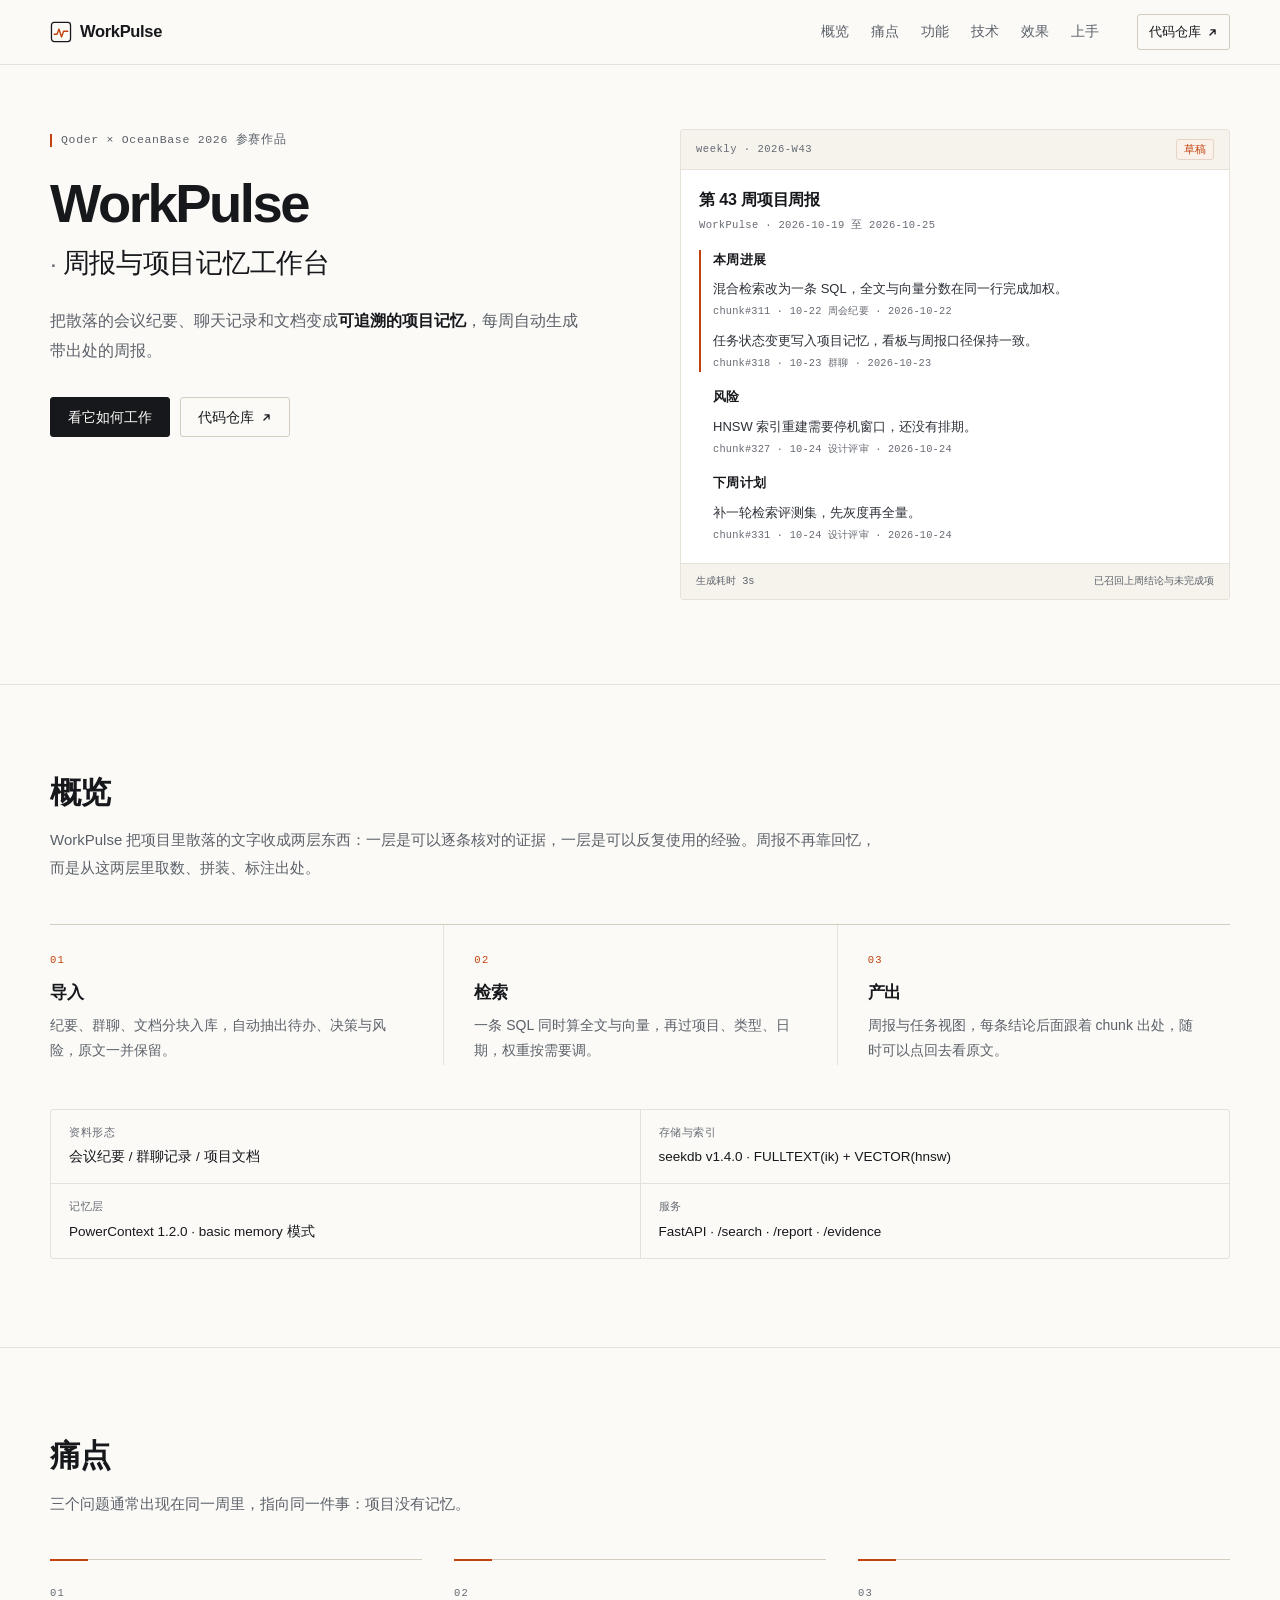
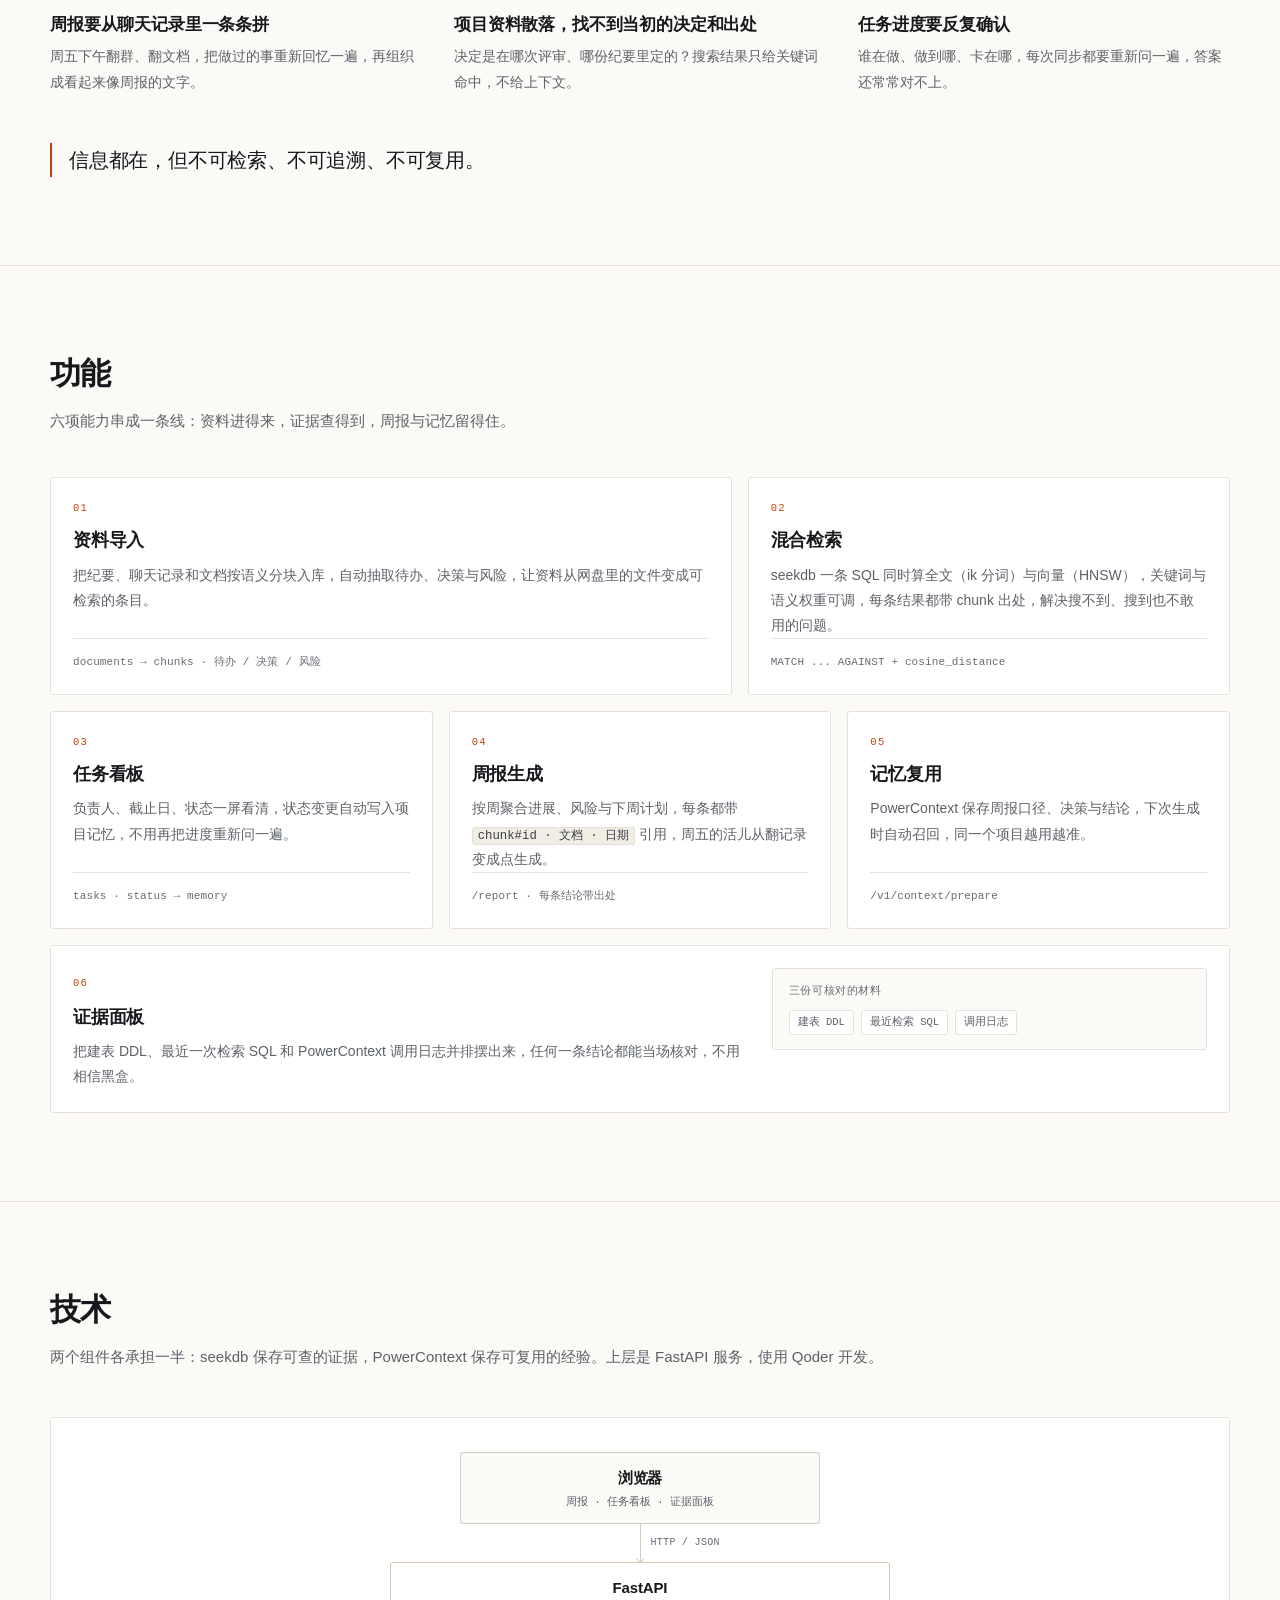
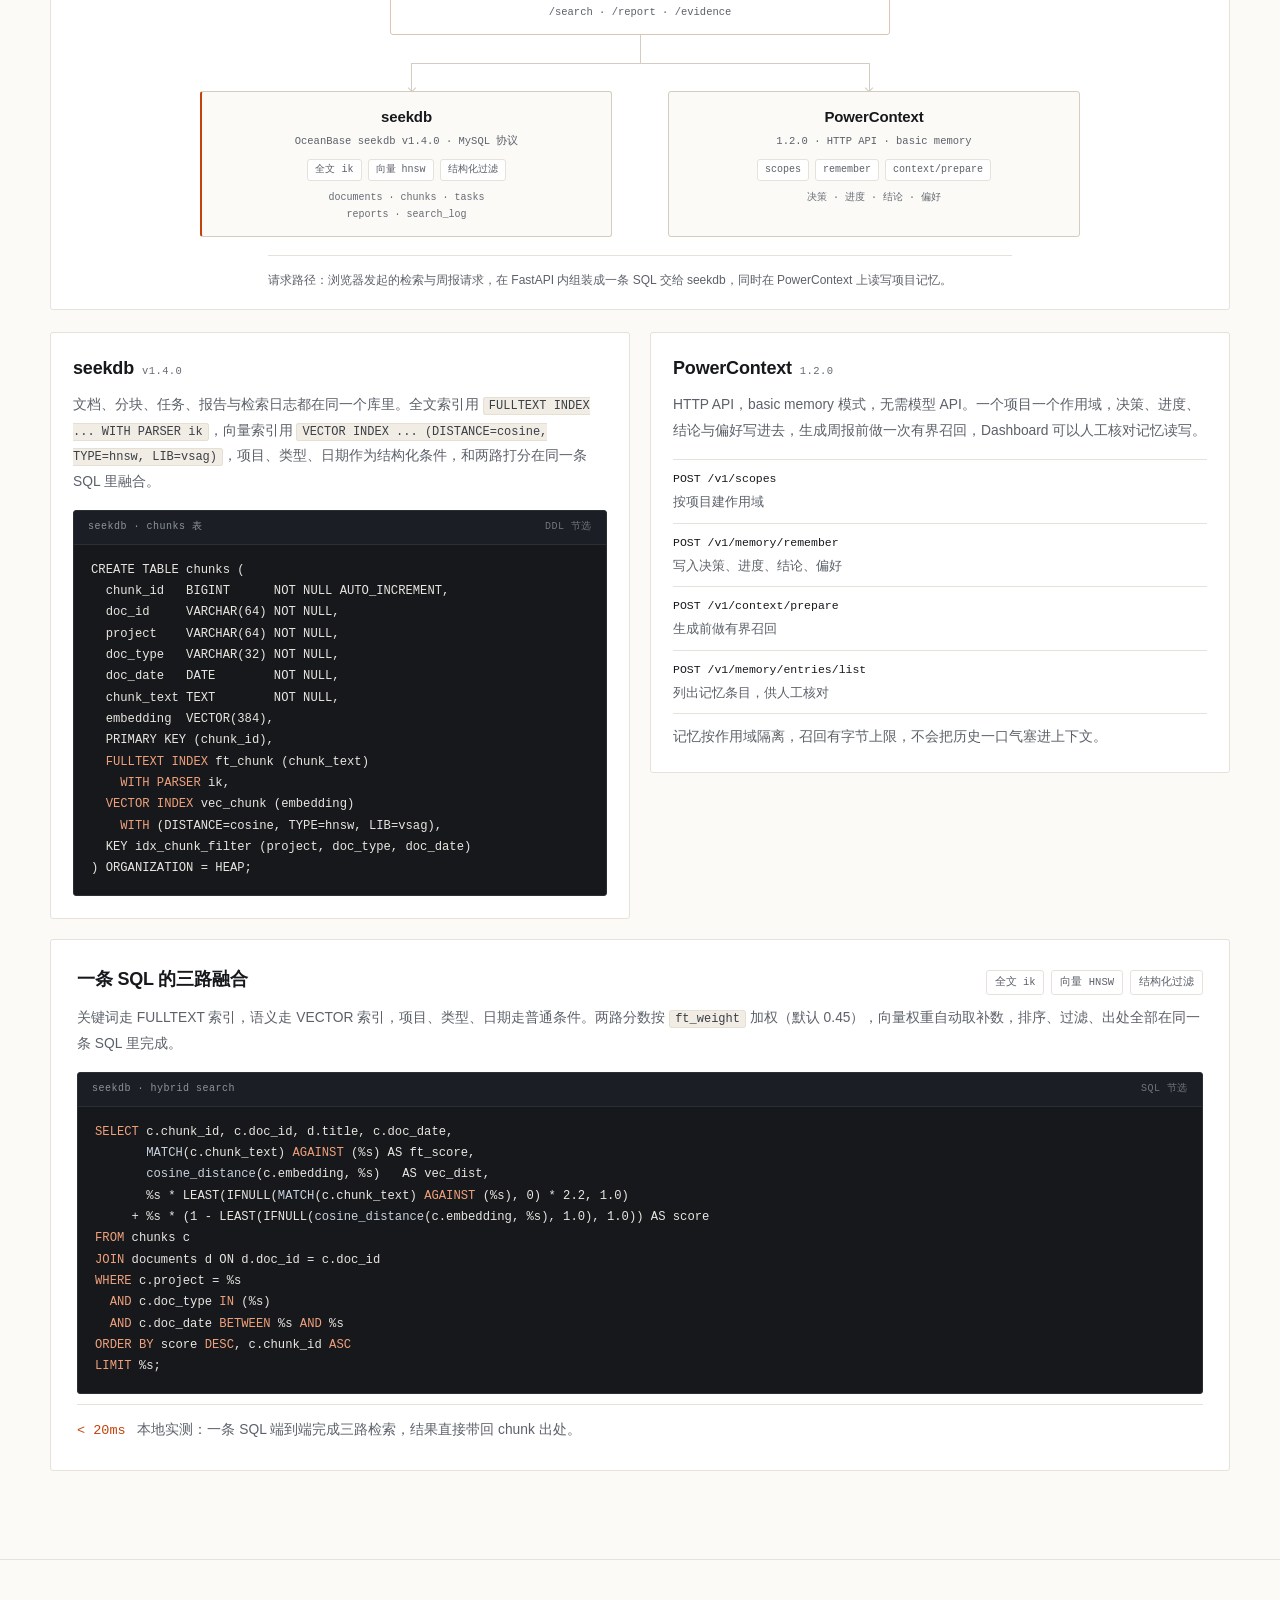
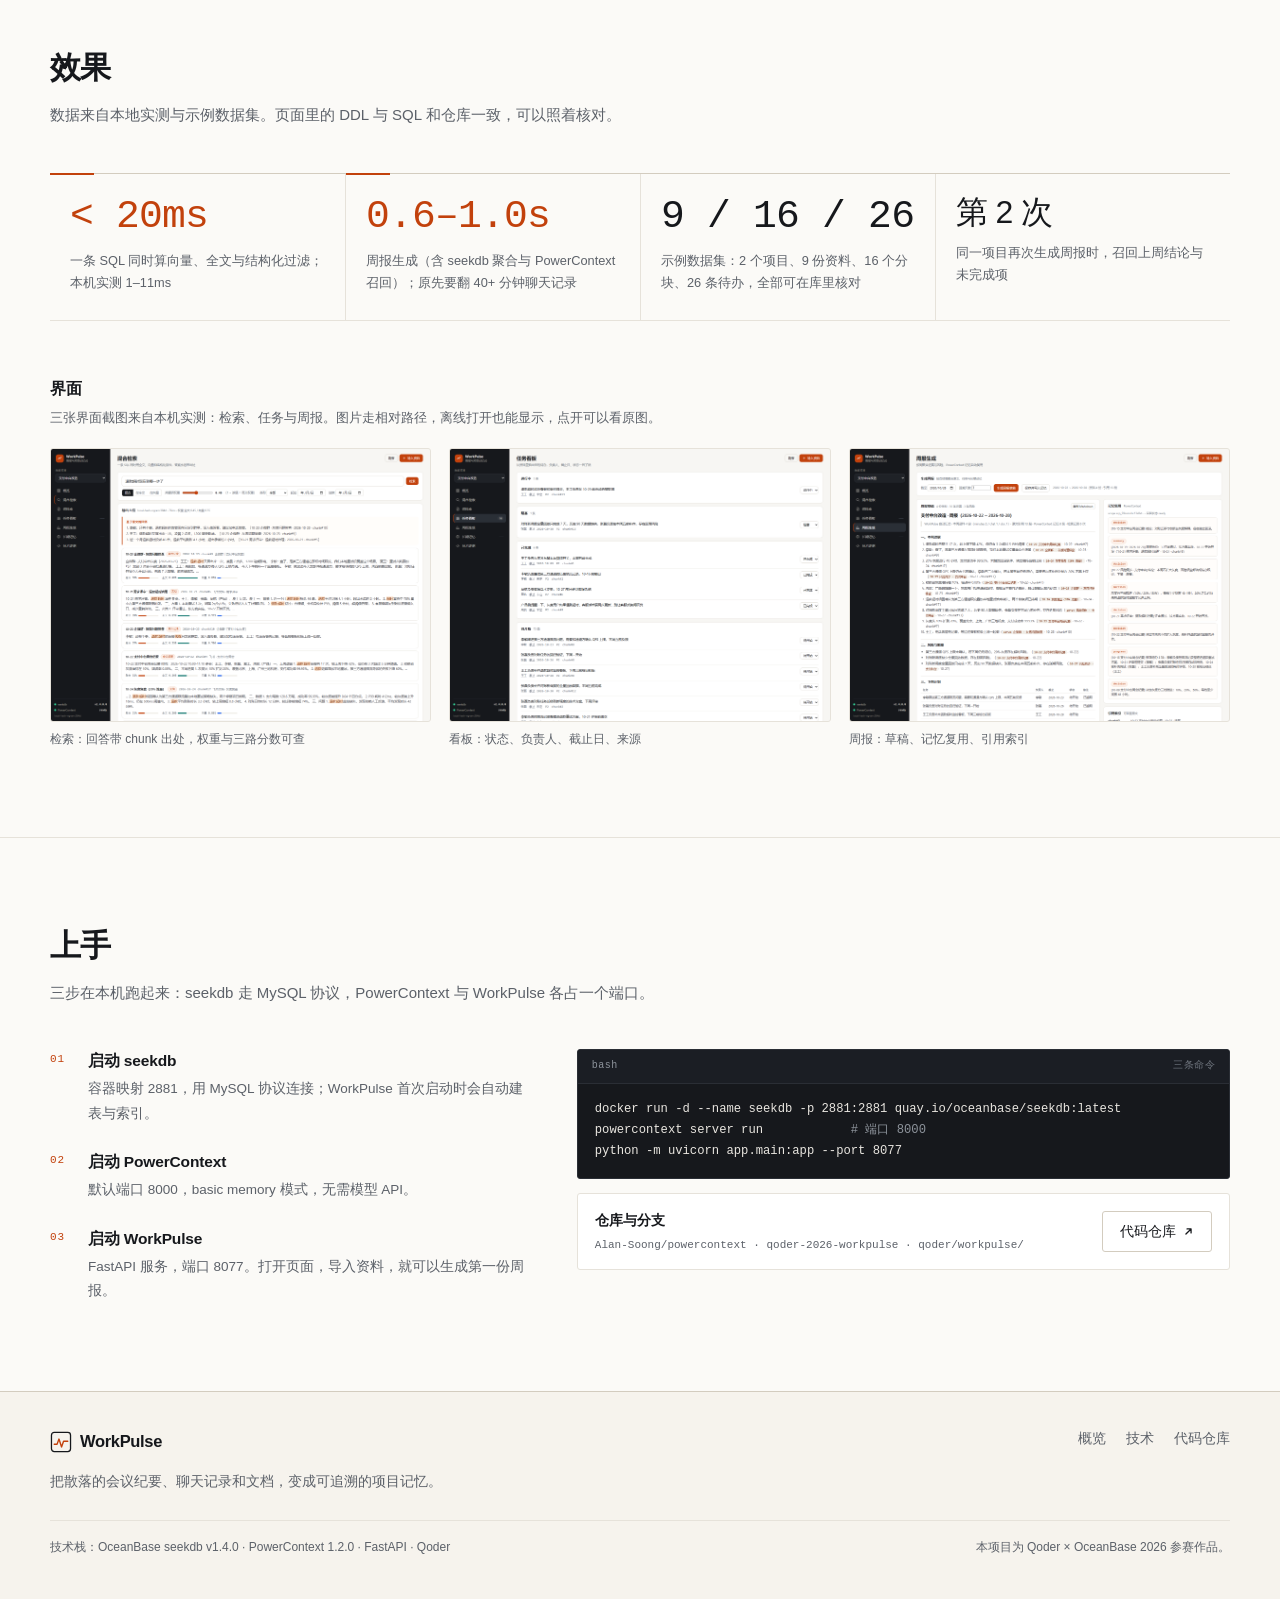
==== qoder/workpulse/site/index.html @ 7676f32f "feat(qoder): add WorkPulse weekly-report and project-memory workbench - 动机：周报要从聊天记录里一条条拼、项目资料散落找不到出处" ====
﻿<!DOCTYPE html>
<html lang="zh-CN">
<head>
<meta charset="utf-8">
<meta name="viewport" content="width=device-width, initial-scale=1">
<meta name="color-scheme" content="light">
<meta name="theme-color" content="#FBFAF7">
<title>WorkPulse · 周报与项目记忆工作台</title>
<meta name="description" content="WorkPulse 把会议纪要、聊天记录和文档变成可追溯的项目记忆，用 seekdb 一条 SQL 完成混合检索，每周自动生成带出处的周报。Qoder × OceanBase 2026 参赛作品。">
<link rel="icon" href="data:image/svg+xml,%3Csvg xmlns='http://www.w3.org/2000/svg' viewBox='0 0 32 32'%3E%3Crect width='32' height='32' fill='%2316181C'/%3E%3Cpath d='M5 20h5l3-9 4 13 3-8h7' fill='none' stroke='%23C2410C' stroke-width='2.4'/%3E%3C/svg%3E">
<link rel="stylesheet" href="style.css">
</head>
<body>
<a class="skip-link" href="#main">跳到主要内容</a>

<header class="site-header">
  <div class="wrap header-inner">
    <a class="brand" href="#top" aria-label="WorkPulse 首页">
      <svg class="brand-mark" width="22" height="22" viewBox="0 0 24 24" aria-hidden="true" focusable="false">
        <rect x="1.6" y="1.6" width="20.8" height="20.8" rx="3" fill="none" stroke="currentColor" stroke-width="1.4"></rect>
        <path d="M4.6 14.4h3.1l2.1-5.6 2.8 8.6 2.2-6.2h4.6" fill="none" stroke="#C2410C" stroke-width="1.5" stroke-linecap="round" stroke-linejoin="round"></path>
      </svg>
      <span class="brand-name">WorkPulse</span>
    </a>
    <nav class="nav" aria-label="主导航">
      <a href="#overview">概览</a>
      <a href="#pain">痛点</a>
      <a href="#features">功能</a>
      <a href="#tech">技术</a>
      <a href="#results">效果</a>
      <a href="#start">上手</a>
    </nav>
    <a class="nav-repo" href="https://github.com/Alan-Soong/powercontext">
      代码仓库
      <svg width="11" height="11" viewBox="0 0 12 12" aria-hidden="true" focusable="false" fill="none" stroke="currentColor" stroke-width="1.4" stroke-linecap="round" stroke-linejoin="round">
        <path d="M3.2 8.8 8.8 3.2M4.4 3.2h4.4v4.4"></path>
      </svg>
    </a>
  </div>
</header>

<main id="main">

  <!-- hero -->
  <section class="hero" id="top" aria-labelledby="hero-title">
    <div class="wrap hero-grid">
      <div class="hero-copy">
        <p class="kicker mono">Qoder × OceanBase 2026 参赛作品</p>
        <h1 class="hero-title" id="hero-title">
          <span class="hero-title-en">WorkPulse</span>
          <span class="hero-title-zh"><span class="sep" aria-hidden="true">·</span>周报与项目记忆工作台</span>
        </h1>
        <p class="lede">把散落的会议纪要、聊天记录和文档变成<strong>可追溯的项目记忆</strong>，每周自动生成带出处的周报。</p>
        <div class="hero-actions">
          <a class="btn btn--primary" href="#features">看它如何工作</a>
          <a class="btn btn--ghost" href="https://github.com/Alan-Soong/powercontext">
            代码仓库
            <svg width="11" height="11" viewBox="0 0 12 12" aria-hidden="true" focusable="false" fill="none" stroke="currentColor" stroke-width="1.4" stroke-linecap="round" stroke-linejoin="round">
              <path d="M3.2 8.8 8.8 3.2M4.4 3.2h4.4v4.4"></path>
            </svg>
          </a>
        </div>
      </div>

      <figure class="report-preview" aria-label="周报片段示例">
        <div class="rp-bar">
          <span class="mono">weekly · 2026-W43</span>
          <span class="rp-state">草稿</span>
        </div>
        <div class="rp-body">
          <p class="rp-doc-title">第 43 周项目周报</p>
          <p class="rp-doc-meta mono">WorkPulse · 2026-10-19 至 2026-10-25</p>

          <div class="rp-block rp-block--lead">
            <p class="rp-label">本周进展</p>
            <ul class="rp-list">
              <li>
                <p class="rp-text">混合检索改为一条 SQL，全文与向量分数在同一行完成加权。</p>
                <p class="rp-cite mono">chunk#311 · 10-22 周会纪要 · 2026-10-22</p>
              </li>
              <li>
                <p class="rp-text">任务状态变更写入项目记忆，看板与周报口径保持一致。</p>
                <p class="rp-cite mono">chunk#318 · 10-23 群聊 · 2026-10-23</p>
              </li>
            </ul>
          </div>

          <div class="rp-block">
            <p class="rp-label">风险</p>
            <ul class="rp-list">
              <li>
                <p class="rp-text">HNSW 索引重建需要停机窗口，还没有排期。</p>
                <p class="rp-cite mono">chunk#327 · 10-24 设计评审 · 2026-10-24</p>
              </li>
            </ul>
          </div>

          <div class="rp-block">
            <p class="rp-label">下周计划</p>
            <ul class="rp-list">
              <li>
                <p class="rp-text">补一轮检索评测集，先灰度再全量。</p>
                <p class="rp-cite mono">chunk#331 · 10-24 设计评审 · 2026-10-24</p>
              </li>
            </ul>
          </div>
        </div>
        <figcaption class="rp-foot mono">
          <span>生成耗时 3s</span>
          <span>已召回上周结论与未完成项</span>
        </figcaption>
      </figure>
    </div>
  </section>

  <!-- 概览 -->
  <section class="section" id="overview" aria-labelledby="h-overview">
    <div class="wrap">
      <div class="section-head">
        <h2 id="h-overview">概览</h2>
        <p class="section-lede">WorkPulse 把项目里散落的文字收成两层东西：一层是可以逐条核对的证据，一层是可以反复使用的经验。周报不再靠回忆，而是从这两层里取数、拼装、标注出处。</p>
      </div>

      <ol class="pipeline">
        <li>
          <span class="step-no mono">01</span>
          <h3>导入</h3>
          <p>纪要、群聊、文档分块入库，自动抽出待办、决策与风险，原文一并保留。</p>
        </li>
        <li>
          <span class="step-no mono">02</span>
          <h3>检索</h3>
          <p>一条 SQL 同时算全文与向量，再过项目、类型、日期，权重按需要调。</p>
        </li>
        <li>
          <span class="step-no mono">03</span>
          <h3>产出</h3>
          <p>周报与任务视图，每条结论后面跟着 chunk 出处，随时可以点回去看原文。</p>
        </li>
      </ol>

      <dl class="facts">
        <div>
          <dt>资料形态</dt>
          <dd>会议纪要 / 群聊记录 / 项目文档</dd>
        </div>
        <div>
          <dt>存储与索引</dt>
          <dd>seekdb v1.4.0 · FULLTEXT(ik) + VECTOR(hnsw)</dd>
        </div>
        <div>
          <dt>记忆层</dt>
          <dd>PowerContext 1.2.0 · basic memory 模式</dd>
        </div>
        <div>
          <dt>服务</dt>
          <dd>FastAPI · /search · /report · /evidence</dd>
        </div>
      </dl>
    </div>
  </section>

  <!-- 痛点 -->
  <section class="section" id="pain" aria-labelledby="h-pain">
    <div class="wrap">
      <div class="section-head">
        <h2 id="h-pain">痛点</h2>
        <p class="section-lede">三个问题通常出现在同一周里，指向同一件事：项目没有记忆。</p>
      </div>

      <ol class="pains">
        <li>
          <span class="pain-no mono">01</span>
          <h3>周报要从聊天记录里一条条拼</h3>
          <p>周五下午翻群、翻文档，把做过的事重新回忆一遍，再组织成看起来像周报的文字。</p>
        </li>
        <li>
          <span class="pain-no mono">02</span>
          <h3>项目资料散落，找不到当初的决定和出处</h3>
          <p>决定是在哪次评审、哪份纪要里定的？搜索结果只给关键词命中，不给上下文。</p>
        </li>
        <li>
          <span class="pain-no mono">03</span>
          <h3>任务进度要反复确认</h3>
          <p>谁在做、做到哪、卡在哪，每次同步都要重新问一遍，答案还常常对不上。</p>
        </li>
      </ol>

      <p class="pull">信息都在，但不可检索、不可追溯、不可复用。</p>
    </div>
  </section>

  <!-- 功能 -->
  <section class="section" id="features" aria-labelledby="h-features">
    <div class="wrap">
      <div class="section-head">
        <h2 id="h-features">功能</h2>
        <p class="section-lede">六项能力串成一条线：资料进得来，证据查得到，周报与记忆留得住。</p>
      </div>

      <div class="features">
        <article class="feature feature--w7">
          <span class="feature-no mono">01</span>
          <h3>资料导入</h3>
          <p class="feature-desc">把纪要、聊天记录和文档按语义分块入库，自动抽取待办、决策与风险，让资料从网盘里的文件变成可检索的条目。</p>
          <p class="feature-tech mono">documents → chunks · 待办 / 决策 / 风险</p>
        </article>

        <article class="feature feature--w5">
          <span class="feature-no mono">02</span>
          <h3>混合检索</h3>
          <p class="feature-desc">seekdb 一条 SQL 同时算全文（ik 分词）与向量（HNSW），关键词与语义权重可调，每条结果都带 chunk 出处，解决搜不到、搜到也不敢用的问题。</p>
          <p class="feature-tech mono">MATCH ... AGAINST + cosine_distance</p>
        </article>

        <article class="feature">
          <span class="feature-no mono">03</span>
          <h3>任务看板</h3>
          <p class="feature-desc">负责人、截止日、状态一屏看清，状态变更自动写入项目记忆，不用再把进度重新问一遍。</p>
          <p class="feature-tech mono">tasks · status → memory</p>
        </article>

        <article class="feature">
          <span class="feature-no mono">04</span>
          <h3>周报生成</h3>
          <p class="feature-desc">按周聚合进展、风险与下周计划，每条都带 <code>chunk#id · 文档 · 日期</code> 引用，周五的活儿从翻记录变成点生成。</p>
          <p class="feature-tech mono">/report · 每条结论带出处</p>
        </article>

        <article class="feature">
          <span class="feature-no mono">05</span>
          <h3>记忆复用</h3>
          <p class="feature-desc">PowerContext 保存周报口径、决策与结论，下次生成时自动召回，同一个项目越用越准。</p>
          <p class="feature-tech mono">/v1/context/prepare</p>
        </article>

        <article class="feature feature--wide">
          <div>
            <span class="feature-no mono">06</span>
            <h3>证据面板</h3>
            <p class="feature-desc">把建表 DDL、最近一次检索 SQL 和 PowerContext 调用日志并排摆出来，任何一条结论都能当场核对，不用相信黑盒。</p>
          </div>
          <div class="feature-side">
            <p class="feature-side-label mono">三份可核对的材料</p>
            <ul class="chips">
              <li>建表 DDL</li>
              <li>最近检索 SQL</li>
              <li>调用日志</li>
            </ul>
          </div>
        </article>
      </div>
    </div>
  </section>

  <!-- 技术 -->
  <section class="section" id="tech" aria-labelledby="h-tech">
    <div class="wrap">
      <div class="section-head">
        <h2 id="h-tech">技术</h2>
        <p class="section-lede">两个组件各承担一半：seekdb 保存可查的证据，PowerContext 保存可复用的经验。上层是 FastAPI 服务，使用 Qoder 开发。</p>
      </div>

      <figure class="arch" aria-labelledby="arch-cap">
        <div class="arch-inner">
          <div class="arch-row">
            <div class="arch-node">
              <p class="arch-name">浏览器</p>
              <p class="arch-meta">周报 · 任务看板 · 证据面板</p>
            </div>
          </div>

          <div class="arch-link" aria-hidden="true">
            <span class="arch-link-label mono">HTTP / JSON</span>
          </div>

          <div class="arch-row">
            <div class="arch-node arch-node--gateway">
              <p class="arch-name">FastAPI</p>
              <p class="arch-meta">/search · /report · /evidence</p>
            </div>
          </div>

          <div class="arch-fork" aria-hidden="true">
            <span class="fork-line"></span>
            <span class="fork-bar"></span>
            <span class="fork-stem fork-stem--l"></span>
            <span class="fork-stem fork-stem--r"></span>
          </div>

          <div class="arch-split">
            <div class="arch-node arch-node--db">
              <p class="arch-name">seekdb</p>
              <p class="arch-meta">OceanBase seekdb v1.4.0 · MySQL 协议</p>
              <ul class="arch-tags">
                <li>全文 ik</li>
                <li>向量 hnsw</li>
                <li>结构化过滤</li>
              </ul>
              <p class="arch-foot mono">documents · chunks · tasks<br>reports · search_log</p>
            </div>
            <div class="arch-node arch-node--pc">
              <p class="arch-name">PowerContext</p>
              <p class="arch-meta">1.2.0 · HTTP API · basic memory</p>
              <ul class="arch-tags">
                <li>scopes</li>
                <li>remember</li>
                <li>context/prepare</li>
              </ul>
              <p class="arch-foot mono">决策 · 进度 · 结论 · 偏好</p>
            </div>
          </div>
        </div>
        <figcaption id="arch-cap">请求路径：浏览器发起的检索与周报请求，在 FastAPI 内组装成一条 SQL 交给 seekdb，同时在 PowerContext 上读写项目记忆。</figcaption>
      </figure>

      <div class="tech-grid">
        <article class="tech-col" aria-labelledby="h-seekdb">
          <h3 id="h-seekdb">seekdb <span>v1.4.0</span></h3>
          <p>文档、分块、任务、报告与检索日志都在同一个库里。全文索引用 <code>FULLTEXT INDEX ... WITH PARSER ik</code>，向量索引用 <code>VECTOR INDEX ... (DISTANCE=cosine, TYPE=hnsw, LIB=vsag)</code>，项目、类型、日期作为结构化条件，和两路打分在同一条 SQL 里融合。</p>
          <div class="codeblock">
            <div class="codeblock-head mono"><span>seekdb · chunks 表</span><span class="codeblock-meta">DDL 节选</span><span class="scroll-hint">可横向滚动</span></div>
            <pre class="code" tabindex="0" aria-label="chunks 表建表语句节选"><code>CREATE TABLE chunks (
  chunk_id   BIGINT      NOT NULL AUTO_INCREMENT,
  doc_id     VARCHAR(64) NOT NULL,
  project    VARCHAR(64) NOT NULL,
  doc_type   VARCHAR(32) NOT NULL,
  doc_date   DATE        NOT NULL,
  chunk_text TEXT        NOT NULL,
  embedding  VECTOR(384),
  PRIMARY KEY (chunk_id),
  <span class="tok-k">FULLTEXT INDEX</span> ft_chunk (chunk_text)
    <span class="tok-k">WITH PARSER</span> ik,
  <span class="tok-k">VECTOR INDEX</span> vec_chunk (embedding)
    <span class="tok-k">WITH</span> (DISTANCE=cosine, TYPE=hnsw, LIB=vsag),
  KEY idx_chunk_filter (project, doc_type, doc_date)
) ORGANIZATION = HEAP;</code></pre>
          </div>
        </article>

        <article class="tech-col" aria-labelledby="h-pc">
          <h3 id="h-pc">PowerContext <span>1.2.0</span></h3>
          <p>HTTP API，basic memory 模式，无需模型 API。一个项目一个作用域，决策、进度、结论与偏好写进去，生成周报前做一次有界召回，Dashboard 可以人工核对记忆读写。</p>
          <ul class="endpoints">
            <li>
              <code>POST /v1/scopes</code>
              <span>按项目建作用域</span>
            </li>
            <li>
              <code>POST /v1/memory/remember</code>
              <span>写入决策、进度、结论、偏好</span>
            </li>
            <li>
              <code>POST /v1/context/prepare</code>
              <span>生成前做有界召回</span>
            </li>
            <li>
              <code>POST /v1/memory/entries/list</code>
              <span>列出记忆条目，供人工核对</span>
            </li>
          </ul>
          <p class="tech-note">记忆按作用域隔离，召回有字节上限，不会把历史一口气塞进上下文。</p>
        </article>
      </div>

      <article class="fusion" aria-labelledby="h-fusion">
        <div class="fusion-head">
          <h3 id="h-fusion">一条 SQL 的三路融合</h3>
          <ul class="chips">
            <li>全文 ik</li>
            <li>向量 HNSW</li>
            <li>结构化过滤</li>
          </ul>
        </div>
        <p>关键词走 FULLTEXT 索引，语义走 VECTOR 索引，项目、类型、日期走普通条件。两路分数按 <code>ft_weight</code> 加权（默认 0.45），向量权重自动取补数，排序、过滤、出处全部在同一条 SQL 里完成。</p>
        <div class="codeblock">
          <div class="codeblock-head mono"><span>seekdb · hybrid search</span><span class="codeblock-meta">SQL 节选</span><span class="scroll-hint">可横向滚动</span></div>
          <pre class="code" tabindex="0" aria-label="混合检索 SQL 节选"><code><span class="tok-k">SELECT</span> c.chunk_id, c.doc_id, d.title, c.doc_date,
       <span class="tok-f">MATCH</span>(c.chunk_text) <span class="tok-k">AGAINST</span> (%s) AS ft_score,
       <span class="tok-f">cosine_distance</span>(c.embedding, %s)   AS vec_dist,
       %s * LEAST(IFNULL(<span class="tok-f">MATCH</span>(c.chunk_text) <span class="tok-k">AGAINST</span> (%s), 0) * 2.2, 1.0)
     + %s * (1 - LEAST(IFNULL(<span class="tok-f">cosine_distance</span>(c.embedding, %s), 1.0), 1.0)) AS score
<span class="tok-k">FROM</span> chunks c
<span class="tok-k">JOIN</span> documents d ON d.doc_id = c.doc_id
<span class="tok-k">WHERE</span> c.project = %s
  <span class="tok-k">AND</span> c.doc_type <span class="tok-k">IN</span> (%s)
  <span class="tok-k">AND</span> c.doc_date <span class="tok-k">BETWEEN</span> %s <span class="tok-k">AND</span> %s
<span class="tok-k">ORDER BY</span> score <span class="tok-k">DESC</span>, c.chunk_id <span class="tok-k">ASC</span>
<span class="tok-k">LIMIT</span> %s;</code></pre>
        </div>
        <p class="fusion-note"><span class="mono">&lt; 20ms</span> 本地实测：一条 SQL 端到端完成三路检索，结果直接带回 chunk 出处。</p>
      </article>
    </div>
  </section>

  <!-- 效果 -->
  <section class="section" id="results" aria-labelledby="h-results">
    <div class="wrap">
      <div class="section-head">
        <h2 id="h-results">效果</h2>
        <p class="section-lede">数据来自本地实测与示例数据集。页面里的 DDL 与 SQL 和仓库一致，可以照着核对。</p>
      </div>

      <div class="metrics">
        <div class="metric metric--accent">
          <p class="metric-figure mono">&lt; 20ms</p>
          <p class="metric-label">一条 SQL 同时算向量、全文与结构化过滤；本机实测 1–11ms</p>
        </div>
        <div class="metric metric--accent">
          <p class="metric-figure mono">0.6–1.0s</p>
          <p class="metric-label">周报生成（含 seekdb 聚合与 PowerContext 召回）；原先要翻 40+ 分钟聊天记录</p>
        </div>
        <div class="metric">
          <p class="metric-figure mono">9 / 16 / 26</p>
          <p class="metric-label">示例数据集：2 个项目、9 份资料、16 个分块、26 条待办，全部可在库里核对</p>
        </div>
        <div class="metric">
          <p class="metric-figure metric-figure--text">第 2 次</p>
          <p class="metric-label">同一项目再次生成周报时，召回上周结论与未完成项</p>
        </div>
      </div>

      <h3 class="shots-title">界面</h3>
      <p class="shots-lede">三张界面截图来自本机实测：检索、任务与周报。图片走相对路径，离线打开也能显示，点开可以看原图。</p>

      <div class="shots">
        <figure class="shot-figure">
          <div class="shot">
            <a class="shot-link" href="images/retrieval.png" target="_blank" rel="noopener">
              <img src="images/retrieval.png" alt="混合检索界面：查询与权重调整、基于原文的回答、每条结果的 chunk 出处与三路分数" loading="lazy" decoding="async" width="1600" height="1150" onerror="this.style.display='none'">
            </a>
          </div>
          <figcaption>检索：回答带 chunk 出处，权重与三路分数可查</figcaption>
        </figure>

        <figure class="shot-figure">
          <div class="shot">
            <a class="shot-link" href="images/tasks.png" target="_blank" rel="noopener">
              <img src="images/tasks.png" alt="任务看板界面：按状态分组，显示负责人、截止日与来源 chunk" loading="lazy" decoding="async" width="1600" height="1150" onerror="this.style.display='none'">
            </a>
          </div>
          <figcaption>看板：状态、负责人、截止日、来源</figcaption>
        </figure>

        <figure class="shot-figure">
          <div class="shot">
            <a class="shot-link" href="images/report.png" target="_blank" rel="noopener">
              <img src="images/report.png" alt="周报生成界面：Markdown 草稿、记忆复用面板与引用索引" loading="lazy" decoding="async" width="1600" height="1150" onerror="this.style.display='none'">
            </a>
          </div>
          <figcaption>周报：草稿、记忆复用、引用索引</figcaption>
        </figure>
      </div>
    </div>
  </section>

  <!-- 上手 -->
  <section class="section" id="start" aria-labelledby="h-start">
    <div class="wrap">
      <div class="section-head">
        <h2 id="h-start">上手</h2>
        <p class="section-lede">三步在本机跑起来：seekdb 走 MySQL 协议，PowerContext 与 WorkPulse 各占一个端口。</p>
      </div>

      <div class="start-grid">
        <ol class="steps">
          <li>
            <h3>启动 seekdb</h3>
            <p>容器映射 2881，用 MySQL 协议连接；WorkPulse 首次启动时会自动建表与索引。</p>
          </li>
          <li>
            <h3>启动 PowerContext</h3>
            <p>默认端口 8000，basic memory 模式，无需模型 API。</p>
          </li>
          <li>
            <h3>启动 WorkPulse</h3>
            <p>FastAPI 服务，端口 8077。打开页面，导入资料，就可以生成第一份周报。</p>
          </li>
        </ol>

        <div class="start-side">
          <div class="codeblock codeblock--start">
            <div class="codeblock-head mono"><span>bash</span><span class="codeblock-meta">三条命令</span><span class="scroll-hint">可横向滚动</span></div>
            <pre class="code" tabindex="0" aria-label="本机启动命令"><code>docker run -d --name seekdb -p 2881:2881 quay.io/oceanbase/seekdb:latest
powercontext server run            <span class="tok-c"># 端口 8000</span>
python -m uvicorn app.main:app --port 8077</code></pre>
          </div>

          <div class="repo-block">
            <div>
              <p class="repo-title">仓库与分支</p>
              <p class="repo-meta mono">Alan-Soong/powercontext · qoder-2026-workpulse · qoder/workpulse/</p>
            </div>
            <a class="btn btn--ghost" href="https://github.com/Alan-Soong/powercontext">
              代码仓库
              <svg width="11" height="11" viewBox="0 0 12 12" aria-hidden="true" focusable="false" fill="none" stroke="currentColor" stroke-width="1.4" stroke-linecap="round" stroke-linejoin="round">
                <path d="M3.2 8.8 8.8 3.2M4.4 3.2h4.4v4.4"></path>
              </svg>
            </a>
          </div>
        </div>
      </div>
    </div>
  </section>

</main>

<footer class="footer">
  <div class="wrap">
    <div class="footer-top">
      <div>
        <a class="brand" href="#top" aria-label="WorkPulse 首页">
          <svg class="brand-mark" width="22" height="22" viewBox="0 0 24 24" aria-hidden="true" focusable="false">
            <rect x="1.6" y="1.6" width="20.8" height="20.8" rx="3" fill="none" stroke="currentColor" stroke-width="1.4"></rect>
            <path d="M4.6 14.4h3.1l2.1-5.6 2.8 8.6 2.2-6.2h4.6" fill="none" stroke="#C2410C" stroke-width="1.5" stroke-linecap="round" stroke-linejoin="round"></path>
          </svg>
          <span class="brand-name">WorkPulse</span>
        </a>
        <p class="footer-line">把散落的会议纪要、聊天记录和文档，变成可追溯的项目记忆。</p>
      </div>
      <ul class="footer-links">
        <li><a href="#overview">概览</a></li>
        <li><a href="#tech">技术</a></li>
        <li><a href="https://github.com/Alan-Soong/powercontext">代码仓库</a></li>
      </ul>
    </div>
    <div class="footer-meta">
      <p>技术栈：OceanBase seekdb v1.4.0 · PowerContext 1.2.0 · FastAPI · Qoder</p>
      <p>本项目为 Qoder × OceanBase 2026 参赛作品。</p>
    </div>
  </div>
</footer>

</body>
</html>
---- qoder/workpulse/site/style.css ----
/* WorkPulse · 参赛作品静态页
   纯静态：无外部字体、无图标库、无 JS 框架。图表与箭头全部用 CSS 绘制。 */

:root {
  --paper: #FBFAF7;
  --paper-2: #F6F3ED;
  --paper-3: #F2EEE6;
  --ink: #16181C;
  --ink-2: #5C6169;
  --ink-3: #666B73;
  --line: #E6E2DA;
  --line-strong: #D3CCBF;
  --accent: #C2410C;
  --accent-tint: #FBF1EB;
  --accent-line: #E7D3C6;
  --code-bg: #16181C;
  --code-head: #1B1E24;
  --code-line: #2A2E35;
  --code-ink: #E9E6E0;
  --code-dim: #8E949C;
  --code-key: #F0A17C;
  --sans: -apple-system, "Segoe UI", "PingFang SC", "Microsoft YaHei", sans-serif;
  --mono: ui-monospace, "JetBrains Mono", Consolas, monospace;
  --radius: 3px;
  --pad: clamp(20px, 4vw, 24px);
  --section-y: clamp(52px, 7vw, 88px);
}

*,
*::before,
*::after {
  box-sizing: border-box;
}

html {
  -webkit-text-size-adjust: 100%;
  scroll-behavior: smooth;
}

body {
  margin: 0;
  background: var(--paper);
  color: var(--ink);
  font-family: var(--sans);
  font-size: 16px;
  line-height: 1.65;
  -webkit-font-smoothing: antialiased;
  text-rendering: optimizeLegibility;
}

h1,
h2,
h3,
p,
ul,
ol,
dl,
dd,
figure {
  margin: 0;
}

ul,
ol {
  padding: 0;
  list-style: none;
}

img {
  display: block;
  max-width: 100%;
}

a {
  color: inherit;
  text-decoration-thickness: 1px;
  text-underline-offset: 3px;
  overflow-wrap: anywhere;
}

code {
  font-family: var(--mono);
}

.mono {
  font-family: var(--mono);
  font-variant-numeric: tabular-nums;
}

::selection {
  background: #F4D9CB;
  color: var(--ink);
}

:focus-visible {
  outline: 2px solid var(--accent);
  outline-offset: 3px;
  border-radius: 2px;
}

/* ---------- shell ---------- */

.wrap {
  width: min(100% - 48px, 1180px);
  margin-inline: auto;
}

.skip-link {
  position: absolute;
  left: 16px;
  top: -60px;
  z-index: 20;
  padding: 8px 14px;
  background: var(--ink);
  color: var(--paper);
  font-size: 13px;
  border-radius: var(--radius);
  text-decoration: none;
}

.skip-link:focus {
  top: 12px;
}

.site-header {
  position: sticky;
  top: 0;
  z-index: 10;
  background: var(--paper);
  border-bottom: 1px solid var(--line);
}

.header-inner {
  display: flex;
  align-items: center;
  gap: clamp(12px, 2.4vw, 28px);
  min-height: 64px;
}

.brand {
  display: inline-flex;
  align-items: center;
  gap: 8px;
  text-decoration: none;
  color: var(--ink);
  flex: 0 0 auto;
}

.brand-mark {
  display: block;
  color: var(--ink);
}

.brand-name {
  font-size: 16.5px;
  font-weight: 600;
  letter-spacing: -0.02em;
}

.nav {
  display: flex;
  align-items: center;
  gap: 2px;
  margin-left: auto;
}

.nav a {
  display: inline-block;
  padding: 6px 10px;
  font-size: 13.5px;
  color: var(--ink-2);
  text-decoration: none;
  border-radius: var(--radius);
  transition: color 0.15s ease, background-color 0.15s ease;
}

.nav a:hover {
  color: var(--ink);
  background: var(--paper-2);
}

.nav-repo {
  display: inline-flex;
  align-items: center;
  gap: 6px;
  flex: 0 0 auto;
  padding: 6px 11px;
  font-size: 13px;
  color: var(--ink);
  text-decoration: none;
  border: 1px solid var(--line-strong);
  border-radius: var(--radius);
  background: transparent;
  transition: border-color 0.15s ease, background-color 0.15s ease;
}

.nav-repo:hover {
  border-color: var(--ink-2);
  background: var(--paper-2);
}

/* ---------- buttons ---------- */

.btn {
  display: inline-flex;
  align-items: center;
  gap: 7px;
  padding: 11px 17px;
  font-size: 14px;
  font-weight: 500;
  line-height: 1.2;
  white-space: nowrap;
  text-decoration: none;
  border: 1px solid transparent;
  border-radius: var(--radius);
  transition: background-color 0.16s ease, border-color 0.16s ease, color 0.16s ease;
}

.btn--primary {
  background: var(--ink);
  color: var(--paper);
  border-color: var(--ink);
}

.btn--primary:hover {
  background: #000;
  border-color: #000;
}

.btn--ghost {
  color: var(--ink);
  border-color: var(--line-strong);
  background: transparent;
}

.btn--ghost:hover {
  border-color: var(--ink-2);
  background: var(--paper-2);
}

.btn:active {
  transform: translateY(1px);
}

/* ---------- hero ---------- */

.hero {
  padding-block: clamp(32px, 5.5vw, 64px) clamp(44px, 7vw, 84px);
  scroll-margin-top: 72px;
}

.hero-grid {
  display: grid;
  grid-template-columns: minmax(0, 1.02fr) minmax(0, 0.98fr);
  gap: clamp(30px, 4.5vw, 60px);
  align-items: start;
}

.kicker {
  display: inline-flex;
  align-items: center;
  gap: 9px;
  font-size: 11.5px;
  letter-spacing: 0.06em;
  color: var(--ink-2);
}

.kicker::before {
  content: "";
  width: 2px;
  height: 13px;
  background: var(--accent);
  flex: 0 0 auto;
}

.hero-title {
  margin-top: clamp(16px, 2.2vw, 22px);
  font-size: inherit;
  font-weight: 500;
}

.hero-title-en {
  display: block;
  font-size: clamp(2.35rem, 4.7vw, 3.4rem);
  font-weight: 600;
  line-height: 1;
  letter-spacing: -0.045em;
}

.hero-title-zh {
  display: block;
  margin-top: 12px;
  font-size: clamp(1.25rem, 2.3vw, 1.7rem);
  font-weight: 500;
  line-height: 1.4;
  letter-spacing: -0.01em;
  color: var(--ink);
}

.hero-title-zh .sep {
  color: var(--ink-3);
  margin-right: 6px;
  font-size: 0.9em;
  font-weight: 500;
}

.lede {
  margin-top: clamp(18px, 2.4vw, 24px);
  max-width: 33em;
  font-size: 16px;
  line-height: 1.9;
  color: var(--ink-2);
  text-wrap: pretty;
}

.lede strong {
  color: var(--ink);
  font-weight: 600;
}

.hero-actions {
  display: flex;
  flex-wrap: wrap;
  gap: 10px;
  margin-top: clamp(24px, 3vw, 30px);
}

/* ---------- report preview ---------- */

.report-preview {
  background: #fff;
  border: 1px solid var(--line);
  border-radius: var(--radius);
  overflow: hidden;
}

.rp-bar {
  display: flex;
  align-items: center;
  justify-content: space-between;
  gap: 12px;
  padding: 9px 15px;
  background: var(--paper-2);
  border-bottom: 1px solid var(--line);
}

.rp-bar .mono {
  font-size: 10.5px;
  letter-spacing: 0.05em;
  color: var(--ink-3);
}

.rp-state {
  flex: 0 0 auto;
  padding: 1px 7px;
  font-size: 10.5px;
  line-height: 1.6;
  color: var(--accent);
  background: var(--accent-tint);
  border: 1px solid var(--accent-line);
  border-radius: var(--radius);
}

.rp-body {
  padding: 17px 18px 19px;
}

.rp-doc-title {
  font-size: 16px;
  font-weight: 600;
  letter-spacing: -0.01em;
}

.rp-doc-meta {
  margin-top: 4px;
  font-size: 10.5px;
  letter-spacing: 0.03em;
  color: var(--ink-3);
}

.rp-block {
  margin-top: 15px;
  padding-left: 14px;
}

.rp-block--lead {
  padding-left: 12px;
  border-left: 2px solid var(--accent);
}

.rp-label {
  font-size: 12.5px;
  font-weight: 600;
  letter-spacing: 0.02em;
  color: var(--ink);
}

.rp-list {
  display: grid;
  gap: 10px;
  margin-top: 8px;
}

.rp-text {
  font-size: 13px;
  line-height: 1.7;
  color: #2C3037;
}

.rp-cite {
  margin-top: 4px;
  font-size: 10.3px;
  line-height: 1.55;
  letter-spacing: 0.02em;
  color: var(--ink-3);
}

.rp-foot {
  display: flex;
  flex-wrap: wrap;
  justify-content: space-between;
  gap: 4px 14px;
  padding: 9px 15px;
  background: var(--paper-2);
  border-top: 1px solid var(--line);
  font-size: 10.3px;
  color: var(--ink-2);
}

/* ---------- sections ---------- */

.section {
  padding-block: var(--section-y);
  border-top: 1px solid var(--line);
  scroll-margin-top: 84px;
}

.section-head {
  max-width: 58em;
}

h2 {
  font-size: clamp(1.5rem, 2.5vw, 1.95rem);
  font-weight: 600;
  line-height: 1.3;
  letter-spacing: -0.025em;
}

.section-lede {
  margin-top: 13px;
  max-width: 56em;
  font-size: 15px;
  line-height: 1.85;
  color: var(--ink-2);
  text-wrap: pretty;
}

h3 {
  font-size: 17px;
  font-weight: 600;
  line-height: 1.5;
  letter-spacing: -0.01em;
}

/* ---------- pipeline ---------- */

.pipeline {
  display: grid;
  grid-template-columns: repeat(3, minmax(0, 1fr));
  margin-top: clamp(28px, 4vw, 42px);
  border-top: 1px solid var(--line-strong);
}

.pipeline li {
  padding: 20px 30px 2px 0;
}

.pipeline li + li {
  padding-left: 30px;
  border-left: 1px solid var(--line);
}

.step-no {
  font-size: 10.5px;
  letter-spacing: 0.12em;
  color: var(--accent);
}

.pipeline h3 {
  margin-top: 9px;
}

.pipeline p {
  margin-top: 7px;
  font-size: 14px;
  line-height: 1.8;
  color: var(--ink-2);
}

/* ---------- facts ---------- */

.facts {
  display: grid;
  grid-template-columns: repeat(2, minmax(0, 1fr));
  gap: 1px;
  margin-top: clamp(30px, 4vw, 44px);
  background: var(--line);
  border: 1px solid var(--line);
  border-radius: var(--radius);
  overflow: hidden;
}

.facts > div {
  display: grid;
  gap: 4px;
  padding: 15px 18px;
  background: var(--paper);
}

.facts dt {
  font-family: var(--mono);
  font-size: 10.5px;
  letter-spacing: 0.06em;
  color: var(--ink-3);
}

.facts dd {
  font-size: 13.5px;
  line-height: 1.65;
  color: var(--ink);
  overflow-wrap: anywhere;
}

/* ---------- pains ---------- */

.pains {
  display: grid;
  grid-template-columns: repeat(3, minmax(0, 1fr));
  gap: clamp(20px, 3vw, 32px);
  margin-top: clamp(28px, 4vw, 42px);
}

.pains li {
  position: relative;
  padding-top: 18px;
  border-top: 1px solid var(--line-strong);
}

.pains li::before {
  content: "";
  position: absolute;
  top: -1px;
  left: 0;
  width: 38px;
  height: 2px;
  background: var(--accent);
}

.pain-no {
  font-size: 10.5px;
  letter-spacing: 0.12em;
  color: var(--ink-3);
}

.pains h3 {
  margin-top: 7px;
  font-size: 16.5px;
}

.pains p {
  margin-top: 8px;
  font-size: 14px;
  line-height: 1.8;
  color: var(--ink-2);
}

.pull {
  max-width: 40em;
  margin-top: clamp(34px, 5vw, 48px);
  padding-left: 17px;
  border-left: 2px solid var(--accent);
  font-size: clamp(1.05rem, 1.7vw, 1.28rem);
  font-weight: 500;
  line-height: 1.65;
  letter-spacing: -0.01em;
}

/* ---------- features ---------- */

.features {
  display: grid;
  grid-template-columns: repeat(12, minmax(0, 1fr));
  gap: 16px;
  margin-top: clamp(28px, 4vw, 42px);
}

.feature {
  display: flex;
  flex-direction: column;
  grid-column: span 4;
  padding: 22px;
  background: #fff;
  border: 1px solid var(--line);
  border-radius: var(--radius);
  transition: border-color 0.18s ease;
}

.feature:hover {
  border-color: var(--line-strong);
}

.feature--w7 {
  grid-column: span 7;
}

.feature--w5 {
  grid-column: span 5;
}

.feature--wide {
  display: grid;
  grid-template-columns: minmax(0, 1.55fr) minmax(0, 1fr);
  gap: 24px;
  grid-column: span 12;
  align-items: start;
}

.feature-no {
  font-size: 10.5px;
  letter-spacing: 0.12em;
  color: var(--accent);
}

.feature h3 {
  margin-top: 10px;
  font-size: 17.5px;
}

.feature-desc {
  margin-top: 9px;
  font-size: 14px;
  line-height: 1.8;
  color: var(--ink-2);
}

.feature code {
  padding: 1px 5px;
  font-size: 0.88em;
  color: #3A3F46;
  background: #F1EDE5;
  border: 1px solid #E6E0D4;
  border-radius: var(--radius);
  white-space: nowrap;
}

.feature-tech {
  margin-top: auto;
  padding-top: 14px;
  font-size: 11px;
  line-height: 1.7;
  letter-spacing: 0.01em;
  color: var(--ink-3);
  border-top: 1px solid var(--line);
  overflow-wrap: anywhere;
}

.feature-side {
  padding: 14px 16px;
  background: var(--paper);
  border: 1px solid var(--line);
  border-radius: var(--radius);
}

.feature-side-label {
  font-size: 10.5px;
  letter-spacing: 0.06em;
  color: var(--ink-3);
}

.chips {
  display: flex;
  flex-wrap: wrap;
  gap: 7px;
  margin-top: 10px;
}

.chips li {
  padding: 3px 8px;
  font-family: var(--mono);
  font-size: 10.5px;
  color: var(--ink-2);
  background: #fff;
  border: 1px solid var(--line);
  border-radius: var(--radius);
}

/* ---------- architecture ---------- */

.arch {
  margin-top: clamp(32px, 4.5vw, 46px);
  padding: clamp(18px, 3.4vw, 34px) clamp(16px, 3vw, 30px) 16px;
  background: #fff;
  border: 1px solid var(--line);
  border-radius: var(--radius);
}

.arch-inner {
  max-width: 880px;
  margin-inline: auto;
}

.arch-row {
  display: flex;
  justify-content: center;
}

.arch-node {
  width: min(360px, 100%);
  padding: 13px 18px;
  text-align: center;
  background: var(--paper);
  border: 1px solid var(--line-strong);
  border-radius: var(--radius);
}

.arch-node--gateway {
  width: min(500px, 100%);
  background: #fff;
  border-color: #DCC3B4;
}

.arch-node--db {
  border-left: 2px solid var(--accent);
}

.arch-name {
  font-size: 15px;
  font-weight: 600;
  letter-spacing: -0.01em;
}

.arch-meta {
  margin-top: 3px;
  font-family: var(--mono);
  font-size: 10.5px;
  line-height: 1.6;
  color: var(--ink-2);
  overflow-wrap: anywhere;
}

.arch-tags {
  display: flex;
  flex-wrap: wrap;
  justify-content: center;
  gap: 6px;
  margin-top: 9px;
}

.arch-tags li {
  padding: 2px 7px;
  font-family: var(--mono);
  font-size: 10px;
  color: var(--ink-2);
  background: #fff;
  border: 1px solid var(--line);
  border-radius: var(--radius);
}

.arch-foot {
  margin-top: 9px;
  font-size: 10px;
  line-height: 1.65;
  color: var(--ink-3);
  overflow-wrap: anywhere;
}

.arch-link {
  position: relative;
  width: 1px;
  height: 38px;
  margin: 0 auto;
  background: var(--line-strong);
}

.arch-link::after {
  content: "";
  position: absolute;
  left: 50%;
  bottom: 0;
  width: 6px;
  height: 6px;
  border-right: 1px solid var(--line-strong);
  border-bottom: 1px solid var(--line-strong);
  transform: translateX(-50%) rotate(45deg);
}

.arch-link-label {
  position: absolute;
  left: 11px;
  top: 50%;
  transform: translateY(-50%);
  white-space: nowrap;
  font-size: 10px;
  letter-spacing: 0.03em;
  color: var(--ink-3);
}

.arch-fork {
  position: relative;
  height: 56px;
  width: 100%;
}

.fork-line {
  position: absolute;
  left: 50%;
  top: 0;
  width: 1px;
  height: 28px;
  background: var(--line-strong);
}

.fork-bar {
  position: absolute;
  left: 24%;
  right: 24%;
  top: 28px;
  height: 1px;
  background: var(--line-strong);
}

.fork-stem {
  position: absolute;
  top: 28px;
  width: 1px;
  height: 28px;
  background: var(--line-strong);
}

.fork-stem--l {
  left: 24%;
}

.fork-stem--r {
  left: 76%;
}

.fork-stem::after {
  content: "";
  position: absolute;
  left: 50%;
  bottom: 0;
  width: 6px;
  height: 6px;
  border-right: 1px solid var(--line-strong);
  border-bottom: 1px solid var(--line-strong);
  transform: translateX(-50%) rotate(45deg);
}

.arch-split {
  display: grid;
  grid-template-columns: repeat(2, minmax(0, 1fr));
  gap: clamp(20px, 5vw, 56px);
  align-items: stretch;
}

.arch-split .arch-node {
  width: 100%;
}

.arch figcaption {
  max-width: 62em;
  margin: 18px auto 2px;
  padding-top: 14px;
  border-top: 1px solid var(--line);
  font-size: 12px;
  line-height: 1.75;
  color: var(--ink-2);
}

/* ---------- tech columns ---------- */

.tech-grid {
  display: grid;
  grid-template-columns: repeat(2, minmax(0, 1fr));
  gap: 20px;
  margin-top: 22px;
  align-items: start;
}

.tech-col {
  padding: 22px;
  background: #fff;
  border: 1px solid var(--line);
  border-radius: var(--radius);
}

.tech-col h3 {
  display: flex;
  align-items: baseline;
  flex-wrap: wrap;
  gap: 8px;
  font-size: 18px;
}

.tech-col h3 span {
  font-family: var(--mono);
  font-size: 10.5px;
  font-weight: 400;
  letter-spacing: 0.04em;
  color: var(--ink-3);
}

.tech-col > p {
  margin-top: 10px;
  font-size: 13.8px;
  line-height: 1.85;
  color: var(--ink-2);
}

.tech-col > p code,
.fusion > p code {
  padding: 1px 5px;
  font-size: 0.87em;
  color: #3A3F46;
  background: #F1EDE5;
  border: 1px solid #E6E0D4;
  border-radius: var(--radius);
  white-space: normal;
}

.endpoints {
  margin-top: 16px;
  border-top: 1px solid var(--line);
}

.endpoints li {
  display: grid;
  gap: 3px;
  padding: 10px 0;
  border-bottom: 1px solid var(--line);
}

.endpoints code {
  font-size: 11.5px;
  color: var(--ink);
  overflow-wrap: anywhere;
}

.endpoints span {
  font-size: 12.5px;
  color: var(--ink-2);
}

.tech-note {
  margin-top: 14px;
  font-size: 12px;
  line-height: 1.75;
  color: var(--ink-3);
}

/* ---------- code blocks ---------- */

.codeblock {
  margin-top: 16px;
  background: var(--code-bg);
  border: 1px solid var(--code-line);
  border-radius: var(--radius);
  overflow: hidden;
}

.codeblock-head {
  display: flex;
  align-items: center;
  gap: 10px;
  padding: 8px 14px;
  font-size: 10px;
  letter-spacing: 0.05em;
  color: var(--code-dim);
  background: var(--code-head);
  border-bottom: 1px solid var(--code-line);
}

.codeblock-meta {
  margin-left: auto;
  color: #6F757E;
}

.scroll-hint {
  display: none;
  color: #6F757E;
}

.code {
  margin: 0;
  padding: 15px 17px;
  font-family: var(--mono);
  font-size: 12.2px;
  line-height: 1.75;
  color: var(--code-ink);
  overflow-x: auto;
  tab-size: 2;
}

.code code {
  font-family: inherit;
  font-size: inherit;
  line-height: inherit;
  white-space: pre;
}

.code:focus-visible {
  outline: 2px solid var(--code-key);
  outline-offset: -2px;
}

.tok-k {
  color: var(--code-key);
}

.tok-f {
  color: #C9D3DE;
}

.tok-c {
  color: var(--code-dim);
}

/* ---------- fusion ---------- */

.fusion {
  margin-top: 20px;
  padding: clamp(18px, 3vw, 26px);
  background: #fff;
  border: 1px solid var(--line);
  border-radius: var(--radius);
}

.fusion-head {
  display: flex;
  flex-wrap: wrap;
  align-items: baseline;
  justify-content: space-between;
  gap: 10px 18px;
}

.fusion-head h3 {
  font-size: 18px;
}

.fusion-head .chips {
  margin-top: 0;
}

.fusion > p {
  margin-top: 10px;
  font-size: 13.8px;
  line-height: 1.85;
  color: var(--ink-2);
}

.fusion-note {
  margin-top: 14px;
  padding-top: 12px;
  border-top: 1px solid var(--line);
  font-size: 12.5px;
  color: var(--ink-2);
}

.fusion-note .mono {
  display: inline-block;
  margin-right: 8px;
  font-size: 13.5px;
  color: var(--accent);
}

/* ---------- metrics ---------- */

.metrics {
  display: grid;
  grid-template-columns: repeat(4, minmax(0, 1fr));
  margin-top: clamp(30px, 4vw, 44px);
  border-top: 1px solid var(--line-strong);
  border-bottom: 1px solid var(--line);
}

.metric {
  position: relative;
  padding: 22px 20px 26px;
}

.metric + .metric {
  border-left: 1px solid var(--line);
}

.metric--accent::before {
  content: "";
  position: absolute;
  top: -1px;
  left: 0;
  width: 44px;
  height: 2px;
  background: var(--accent);
}

.metric-figure {
  font-size: clamp(1.85rem, 3.1vw, 2.6rem);
  font-weight: 500;
  line-height: 1.05;
  letter-spacing: -0.03em;
  color: var(--ink);
}

.metric-figure.mono {
  letter-spacing: -0.02em;
}

.metric-figure--text {
  font-family: var(--sans);
  font-size: clamp(1.5rem, 2.5vw, 2rem);
  letter-spacing: -0.02em;
}

.metric--accent .metric-figure {
  color: var(--accent);
}

.metric-label {
  margin-top: 12px;
  font-size: 12.8px;
  line-height: 1.75;
  color: var(--ink-2);
  max-width: 24em;
}

/* ---------- screenshots ---------- */

.shots-title {
  margin-top: clamp(40px, 5vw, 56px);
  font-size: 16px;
}

.shots-lede {
  margin-top: 6px;
  font-size: 13px;
  line-height: 1.7;
  color: var(--ink-2);
}

.shots {
  display: grid;
  grid-template-columns: repeat(3, minmax(0, 1fr));
  gap: 18px;
  margin-top: 18px;
}

.shot-figure {
  min-width: 0;
}

.shot {
  position: relative;
  aspect-ratio: 1600 / 1150;
  overflow: hidden;
  background: var(--paper-3);
  border: 1px solid var(--line);
  border-radius: var(--radius);
}

.shot-ph {
  position: absolute;
  inset: 0;
  display: flex;
  flex-direction: column;
  align-items: center;
  justify-content: center;
  gap: 5px;
  padding: 10px;
  font-size: 10.5px;
  letter-spacing: 0.02em;
  text-align: center;
  color: var(--ink-3);
}

.shot-ph-hint {
  font-size: 10px;
  color: var(--ink-3);
  opacity: 0.85;
}

.shot-link {
  position: absolute;
  inset: 0;
  display: block;
  z-index: 1;
}

.shot-link:focus-visible {
  outline: 2px solid var(--accent);
  outline-offset: -2px;
}

.shot img {
  position: absolute;
  inset: 0;
  width: 100%;
  height: 100%;
  object-fit: cover;
  object-position: top left;
}

.shot-figure figcaption {
  margin-top: 8px;
  font-size: 12px;
  line-height: 1.6;
  color: var(--ink-2);
}

/* ---------- quickstart ---------- */

.start-grid {
  display: grid;
  grid-template-columns: minmax(0, 0.85fr) minmax(0, 1.15fr);
  gap: clamp(24px, 4vw, 44px);
  align-items: start;
  margin-top: clamp(28px, 4vw, 42px);
}

.steps {
  display: grid;
  gap: 24px;
  counter-reset: step;
}

.steps li {
  position: relative;
  padding-left: 38px;
  counter-increment: step;
}

.steps li::before {
  content: "0" counter(step);
  position: absolute;
  left: 0;
  top: 1px;
  font-family: var(--mono);
  font-size: 11px;
  letter-spacing: 0.08em;
  color: var(--accent);
}

.steps h3 {
  font-size: 15.5px;
}

.steps p {
  margin-top: 5px;
  font-size: 13.5px;
  line-height: 1.8;
  color: var(--ink-2);
}

.start-side {
  display: grid;
  gap: 14px;
  min-width: 0;
}

.codeblock--start {
  margin-top: 0;
}

.repo-block {
  display: flex;
  flex-wrap: wrap;
  align-items: center;
  justify-content: space-between;
  gap: 12px;
  padding: 15px 17px;
  background: #fff;
  border: 1px solid var(--line);
  border-radius: var(--radius);
}

.repo-title {
  font-size: 14px;
  font-weight: 600;
}

.repo-meta {
  margin-top: 4px;
  font-size: 11px;
  line-height: 1.7;
  color: var(--ink-2);
}

/* ---------- footer ---------- */

.footer {
  padding-block: 36px 44px;
  background: var(--paper-2);
  border-top: 1px solid var(--line-strong);
}

.footer-top {
  display: flex;
  flex-wrap: wrap;
  align-items: flex-start;
  justify-content: space-between;
  gap: 20px 32px;
}

.footer-line {
  margin-top: 9px;
  max-width: 34em;
  font-size: 13.5px;
  line-height: 1.75;
  color: var(--ink-2);
}

.footer-links {
  display: flex;
  flex-wrap: wrap;
  gap: 8px 20px;
  font-size: 13.5px;
}

.footer-links a {
  color: var(--ink-2);
  text-decoration: none;
}

.footer-links a:hover {
  color: var(--ink);
  text-decoration: underline;
}

.footer-meta {
  display: flex;
  flex-wrap: wrap;
  justify-content: space-between;
  gap: 6px 24px;
  margin-top: 26px;
  padding-top: 16px;
  border-top: 1px solid var(--line);
  font-size: 12px;
  line-height: 1.7;
  color: var(--ink-2);
}

/* ---------- responsive ---------- */

@media (max-width: 1000px) {
  .hero-grid {
    grid-template-columns: minmax(0, 1fr);
    gap: 36px;
  }

  .report-preview {
    max-width: 560px;
  }

  .features .feature {
    grid-column: span 6;
  }

  .features .feature--w7,
  .features .feature--w5 {
    grid-column: span 6;
  }

  .features .feature--wide {
    grid-column: span 12;
  }

  .tech-grid {
    grid-template-columns: minmax(0, 1fr);
  }

  .start-grid {
    grid-template-columns: minmax(0, 1fr);
  }

  .start-side {
    gap: 12px;
  }

  .pipeline li {
    padding-right: 20px;
  }

  .pipeline li + li {
    padding-left: 20px;
  }
}

@media (max-width: 860px) {
  .pains {
    grid-template-columns: minmax(0, 1fr);
    gap: 24px;
  }

  .metrics {
    grid-template-columns: repeat(2, minmax(0, 1fr));
  }

  .metric:nth-child(even) {
    border-left: 1px solid var(--line);
  }

  .metric:nth-child(odd) {
    border-left: 0;
  }

  .metric:nth-child(n + 3) {
    border-top: 1px solid var(--line);
  }

  .shots {
    grid-template-columns: repeat(2, minmax(0, 1fr));
  }

  .shot-figure:last-child {
    grid-column: span 2;
  }
}

@media (max-width: 760px) {
  .site-header {
    position: static;
  }

  .header-inner {
    flex-wrap: wrap;
    row-gap: 0;
    padding-block: 10px;
    min-height: 0;
  }

  .nav {
    order: 3;
    flex-basis: 100%;
    margin-left: -8px;
    flex-wrap: wrap;
    row-gap: 2px;
    padding-bottom: 2px;
  }

  .nav a {
    padding: 5px 8px;
    font-size: 13px;
  }

  .scroll-hint {
    display: inline;
  }

  .nav-repo {
    margin-left: auto;
  }

  .section {
    scroll-margin-top: 16px;
  }

  .pipeline {
    grid-template-columns: minmax(0, 1fr);
    border-top: 0;
    border-left: 1px solid var(--line-strong);
    margin-left: 2px;
    padding-left: 18px;
  }

  .pipeline li {
    padding: 0 0 22px;
  }

  .pipeline li + li {
    padding-left: 0;
    border-left: 0;
    border-top: 1px solid var(--line);
    padding-top: 18px;
  }

  .pipeline li:last-child {
    padding-bottom: 0;
  }

  .facts {
    grid-template-columns: minmax(0, 1fr);
  }

  .features .feature,
  .features .feature--w7,
  .features .feature--w5 {
    grid-column: span 12;
  }

  .feature--wide {
    grid-template-columns: minmax(0, 1fr);
    gap: 16px;
  }

  .arch-fork {
    height: 34px;
  }

  .fork-line {
    height: 34px;
  }

  .fork-line::after {
    content: "";
    position: absolute;
    left: 50%;
    bottom: 0;
    width: 6px;
    height: 6px;
    border-right: 1px solid var(--line-strong);
    border-bottom: 1px solid var(--line-strong);
    transform: translateX(-50%) rotate(45deg);
  }

  .fork-bar,
  .fork-stem {
    display: none;
  }

  .arch-split {
    grid-template-columns: minmax(0, 1fr);
    gap: 40px;
  }

  .arch-node--pc {
    position: relative;
  }

  .arch-node--pc::before {
    content: "";
    position: absolute;
    left: 50%;
    top: -40px;
    width: 1px;
    height: 34px;
    background: var(--line-strong);
  }

  .arch-node--pc::after {
    content: "";
    position: absolute;
    left: 50%;
    top: -12px;
    width: 6px;
    height: 6px;
    border-right: 1px solid var(--line-strong);
    border-bottom: 1px solid var(--line-strong);
    transform: translateX(-50%) rotate(45deg);
  }

  .metrics {
    grid-template-columns: minmax(0, 1fr);
  }

  .metric {
    padding: 18px 0 20px;
  }

  .metric:nth-child(n) {
    border-left: 0;
  }

  .metric:nth-child(n + 2) {
    border-top: 1px solid var(--line);
  }

  .metric--accent::before {
    width: 36px;
  }

  .shots {
    grid-template-columns: minmax(0, 1fr);
  }

  .shot-figure:last-child {
    grid-column: auto;
  }

  .report-preview {
    max-width: none;
  }
}

@media (max-width: 520px) {
  .wrap {
    width: min(100% - 36px, 1180px);
  }

  .hero-title-en {
    font-size: clamp(2.1rem, 9vw, 2.6rem);
  }

  .hero-title-zh {
    font-size: 1.15rem;
  }

  .hero-actions .btn {
    flex: 1 1 100%;
    justify-content: center;
  }

  .rp-body {
    padding: 15px 15px 16px;
  }

  .rp-block {
    padding-left: 12px;
  }

  .rp-block--lead {
    padding-left: 10px;
  }

  .code {
    font-size: 11.4px;
    padding: 13px 14px;
  }

  .footer-meta {
    flex-direction: column;
    gap: 6px;
  }
}

@media (prefers-reduced-motion: reduce) {
  html {
    scroll-behavior: auto;
  }

  * {
    transition-duration: 0.01ms !important;
    animation-duration: 0.01ms !important;
  }

  .btn:active {
    transform: none;
  }
}
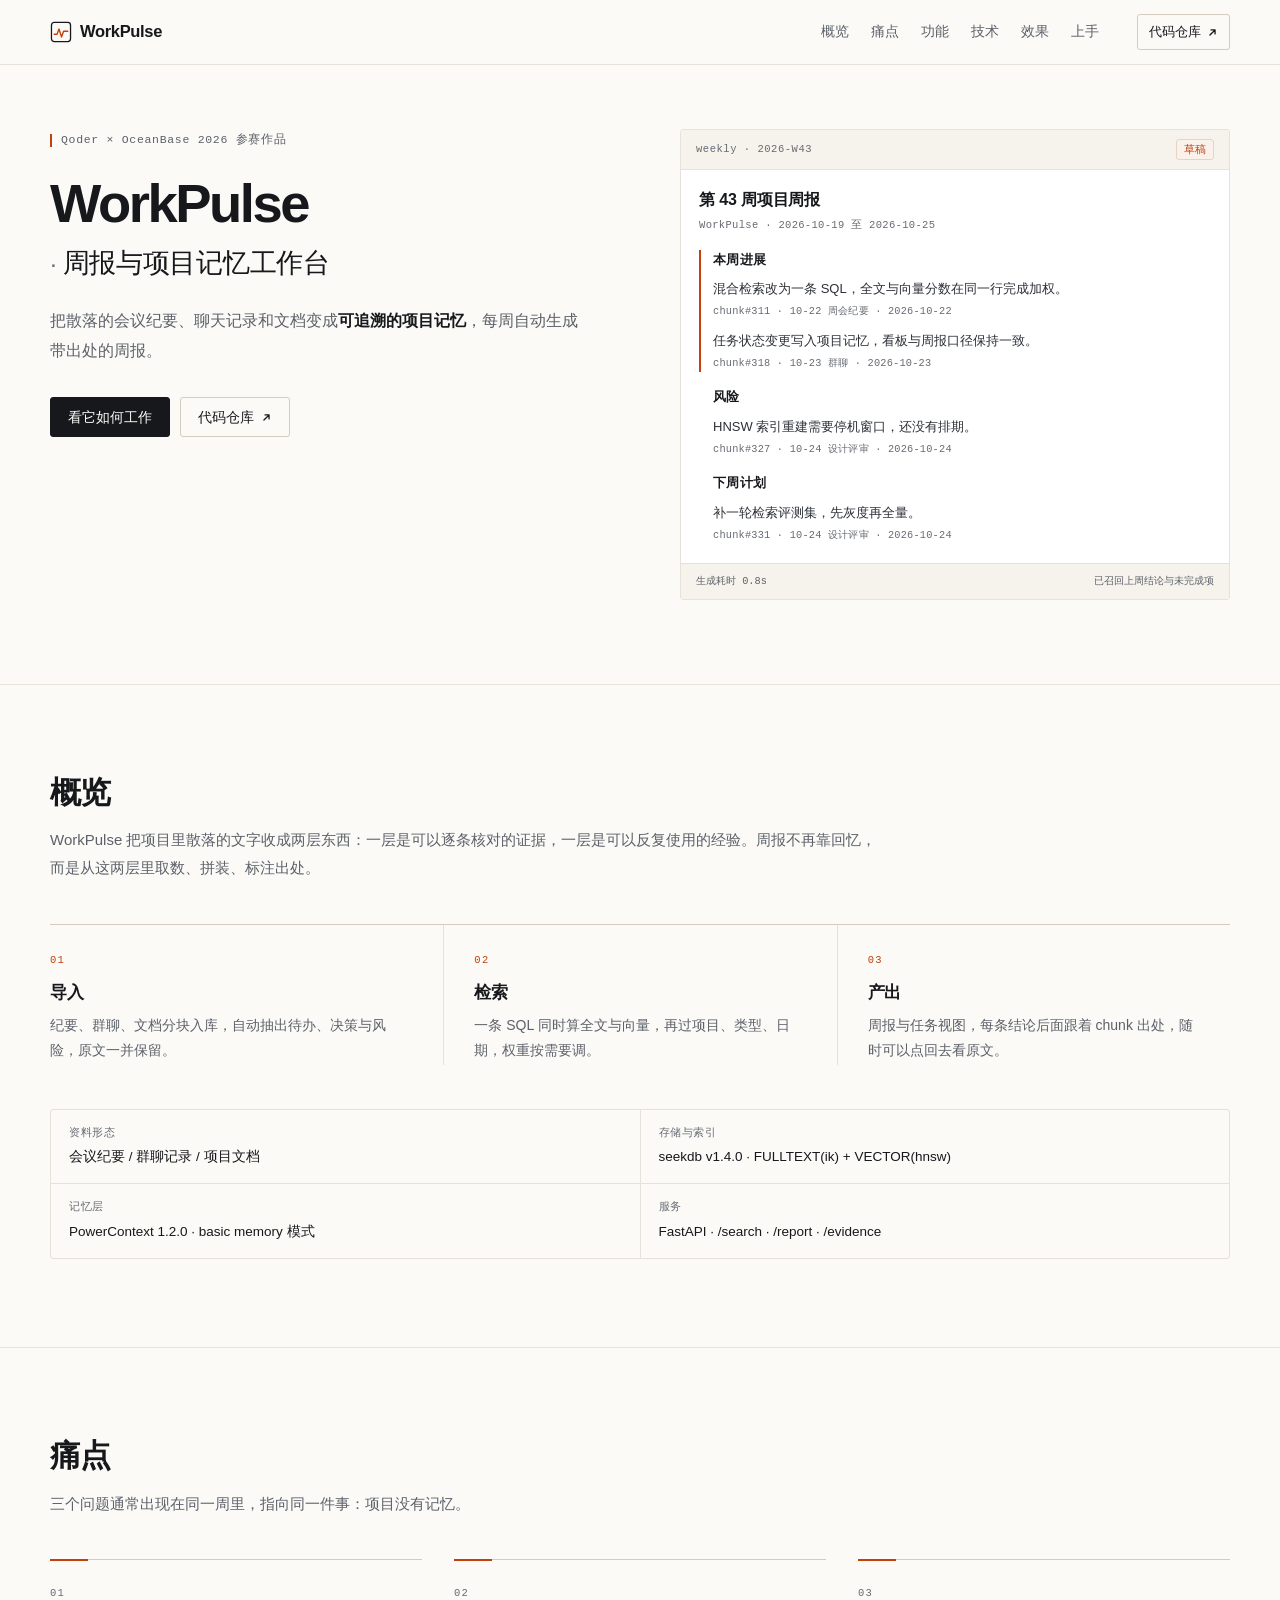
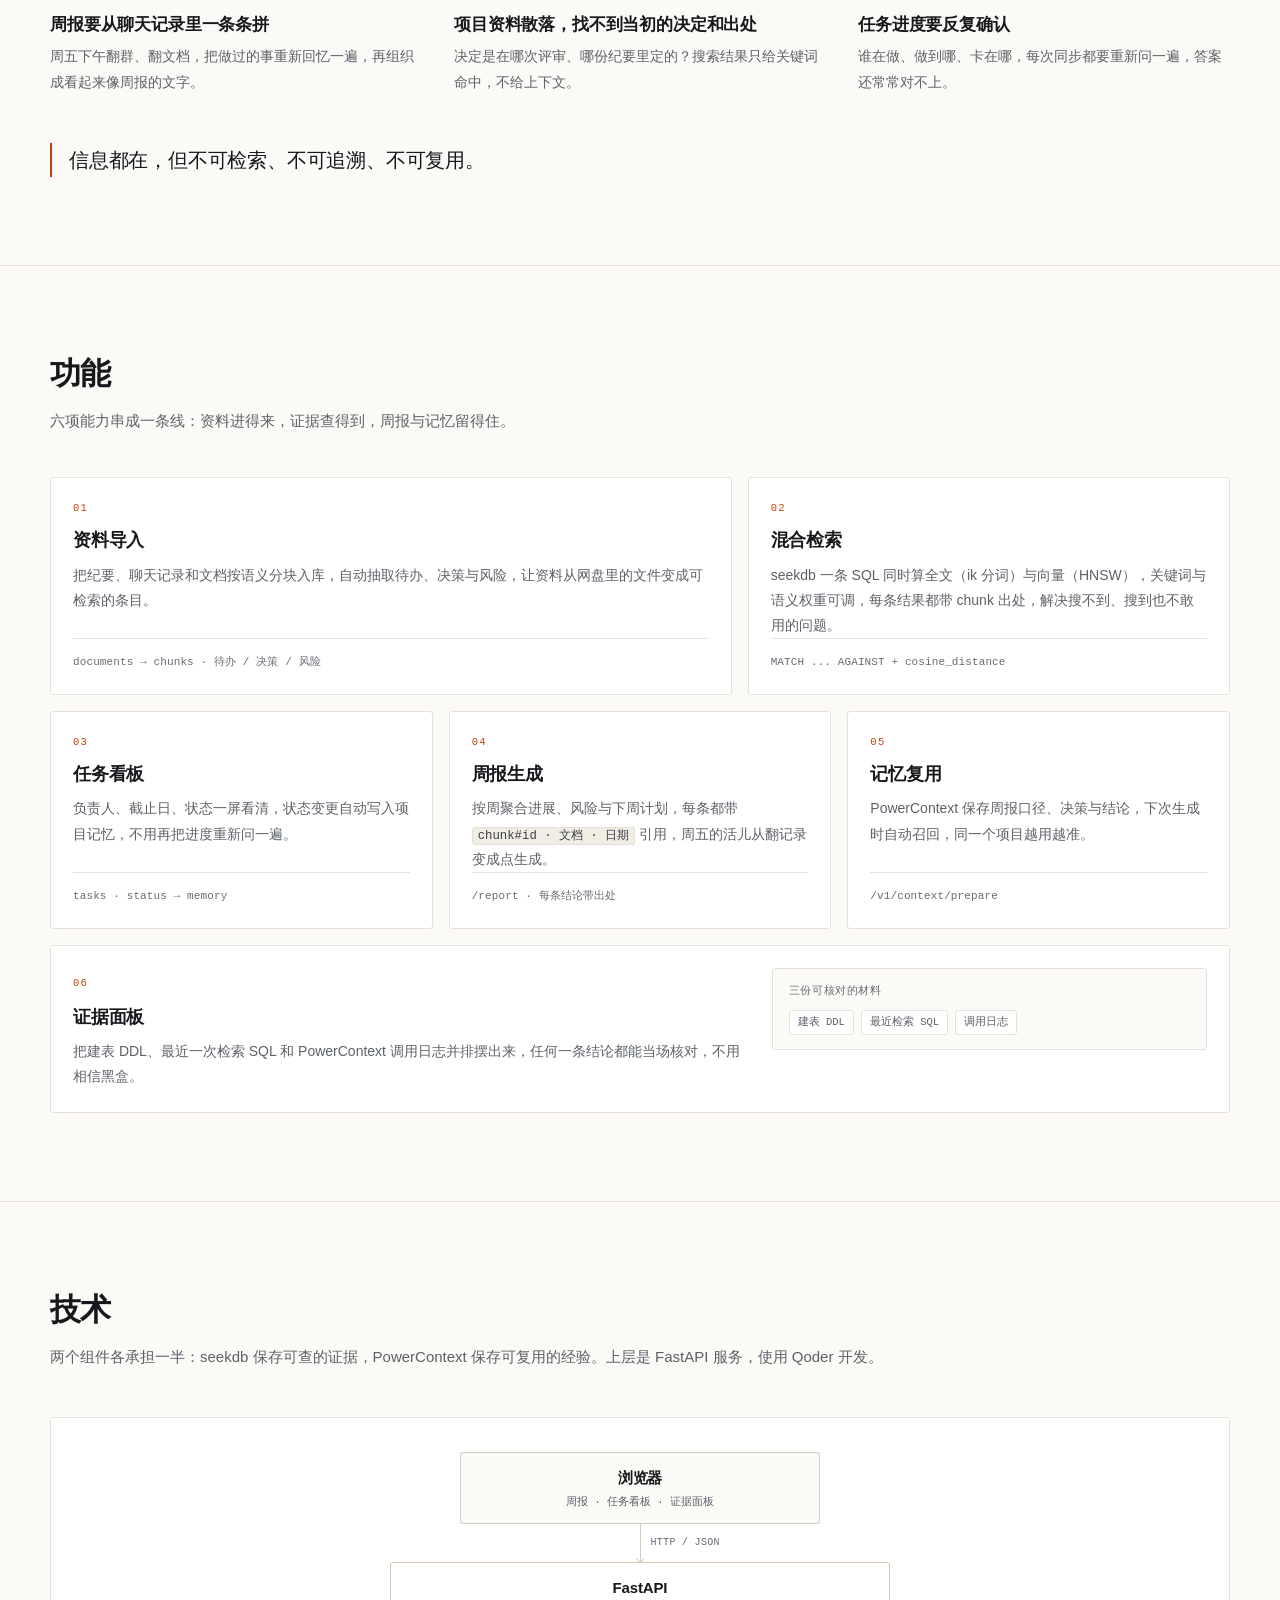
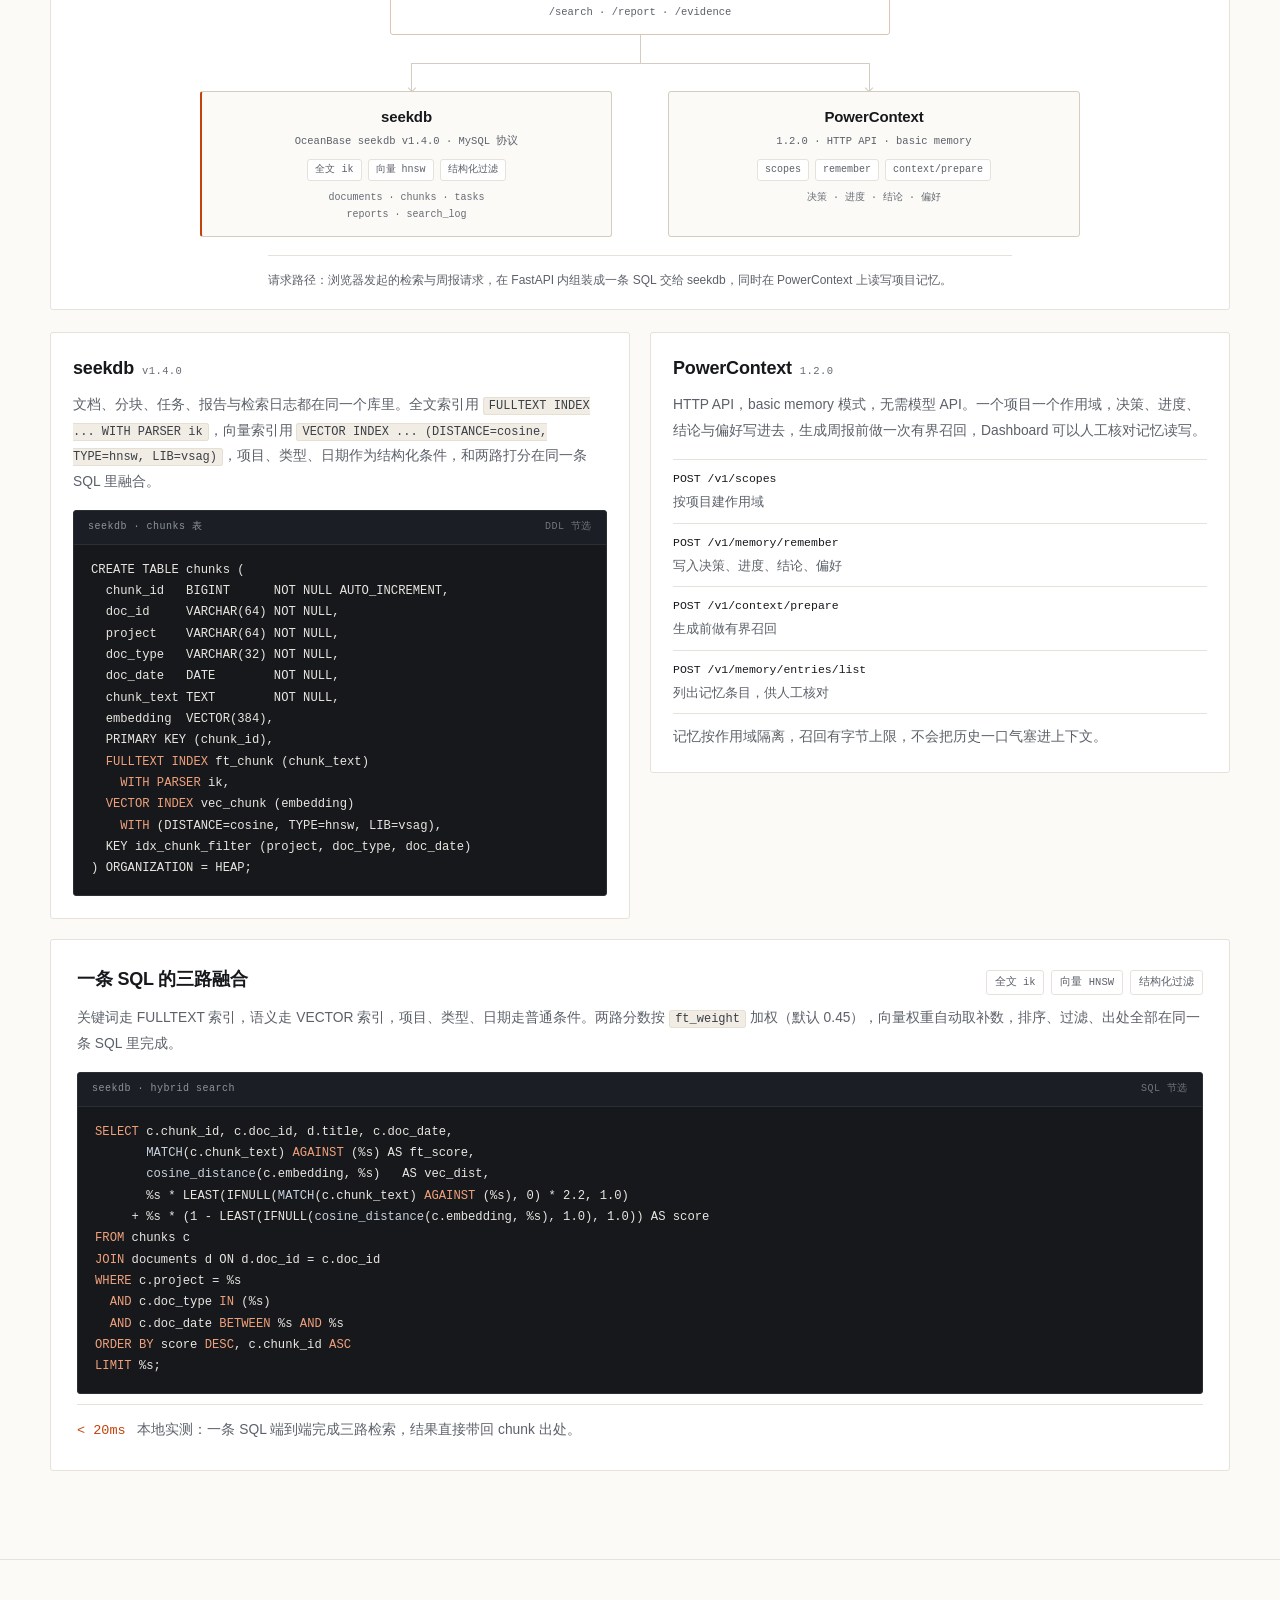
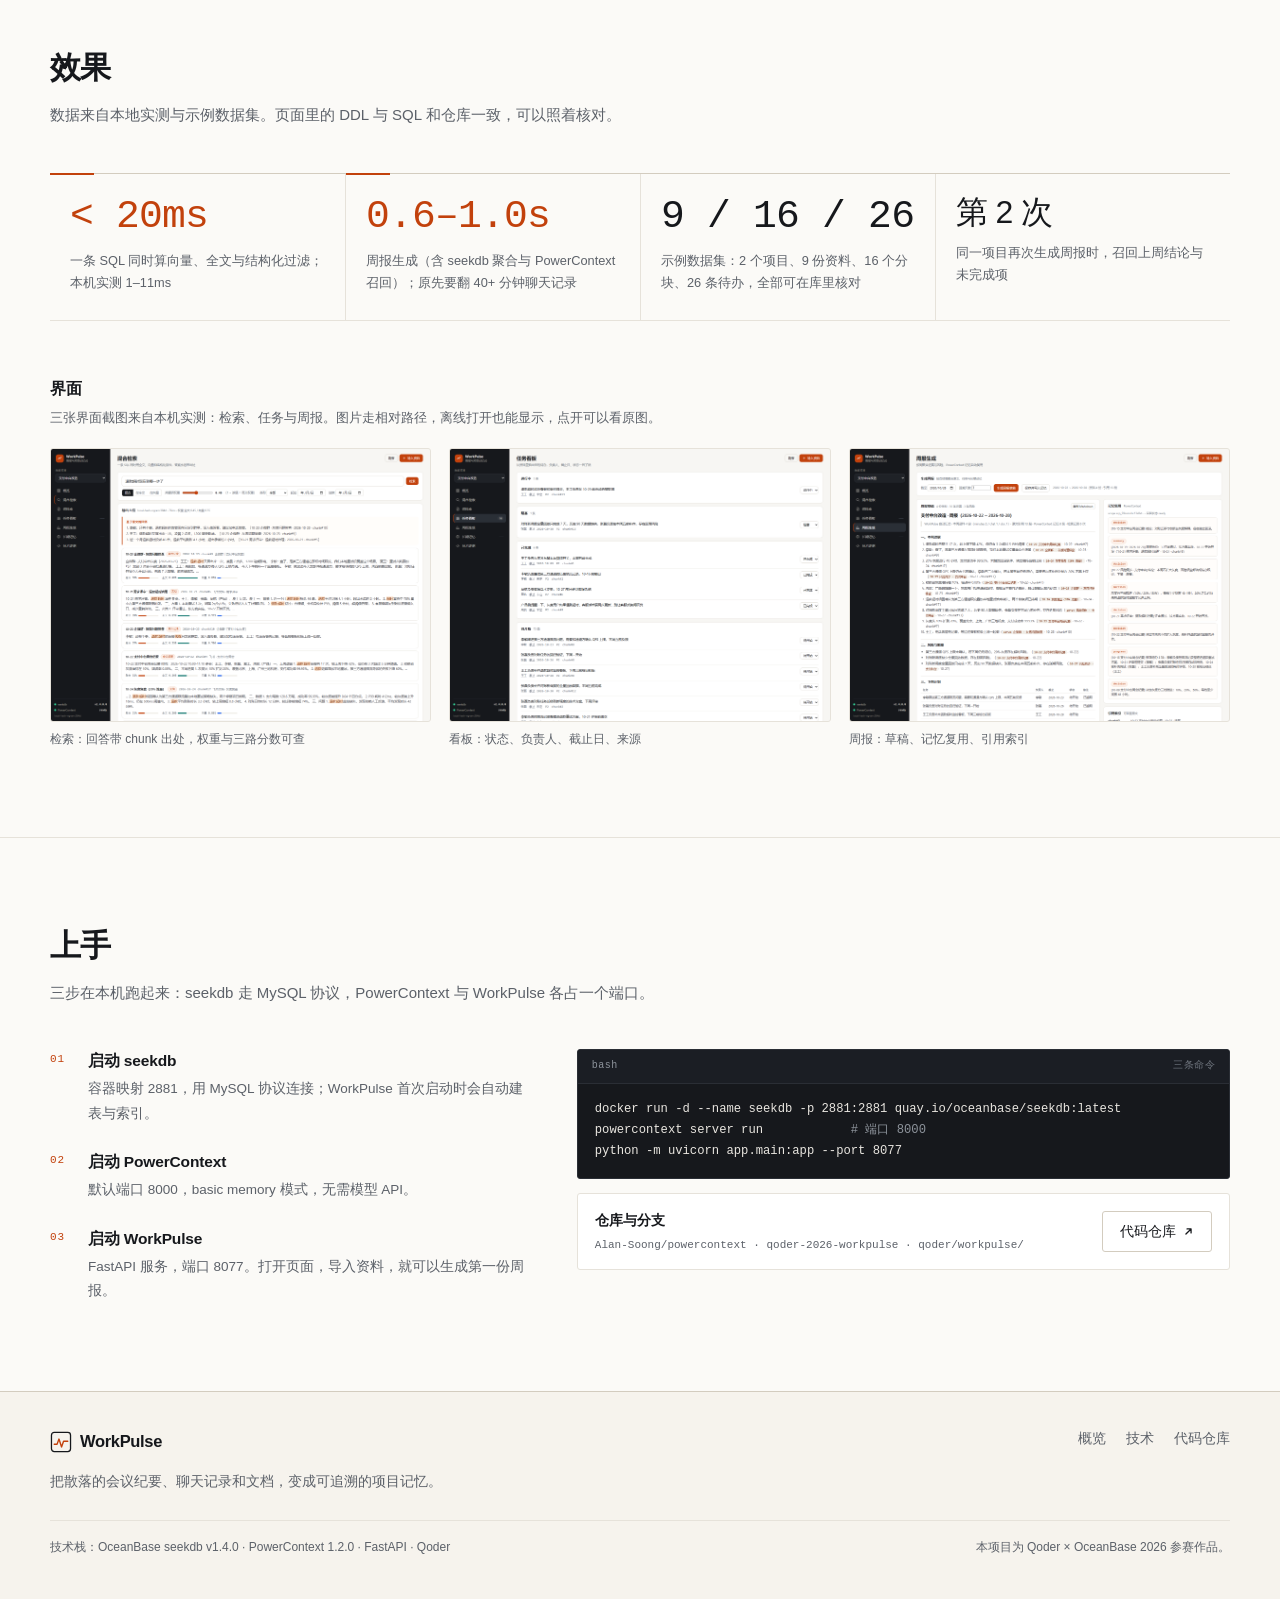
==== commit 32d57dd2: "docs(workpulse-site): align hero mock timing with measured 0.6-1.0s Task: qoder-2026-workpulse" ====
--- a/qoder/workpulse/site/index.html
+++ b/qoder/workpulse/site/index.html
@@ -106,7 +106,7 @@
           </div>
         </div>
         <figcaption class="rp-foot mono">
-          <span>生成耗时 3s</span>
+          <span>生成耗时 0.8s</span>
           <span>已召回上周结论与未完成项</span>
         </figcaption>
       </figure>
